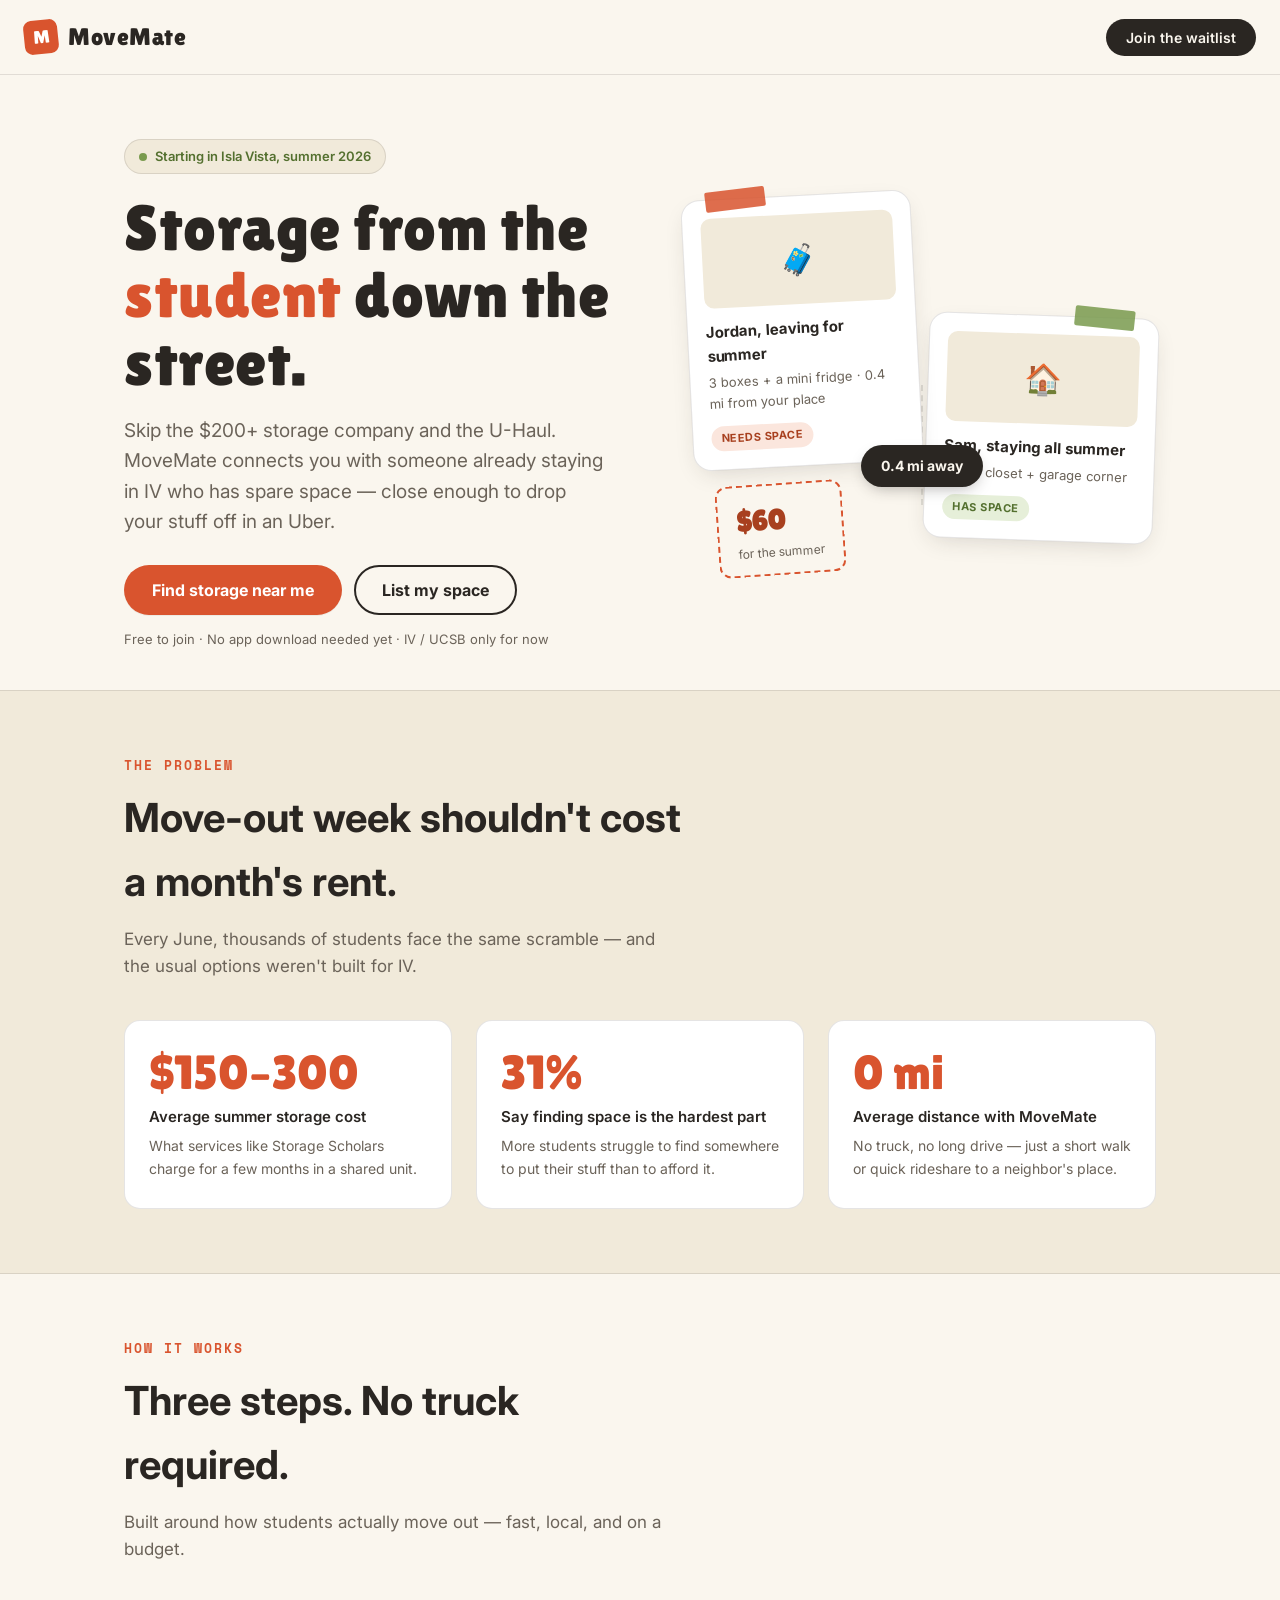
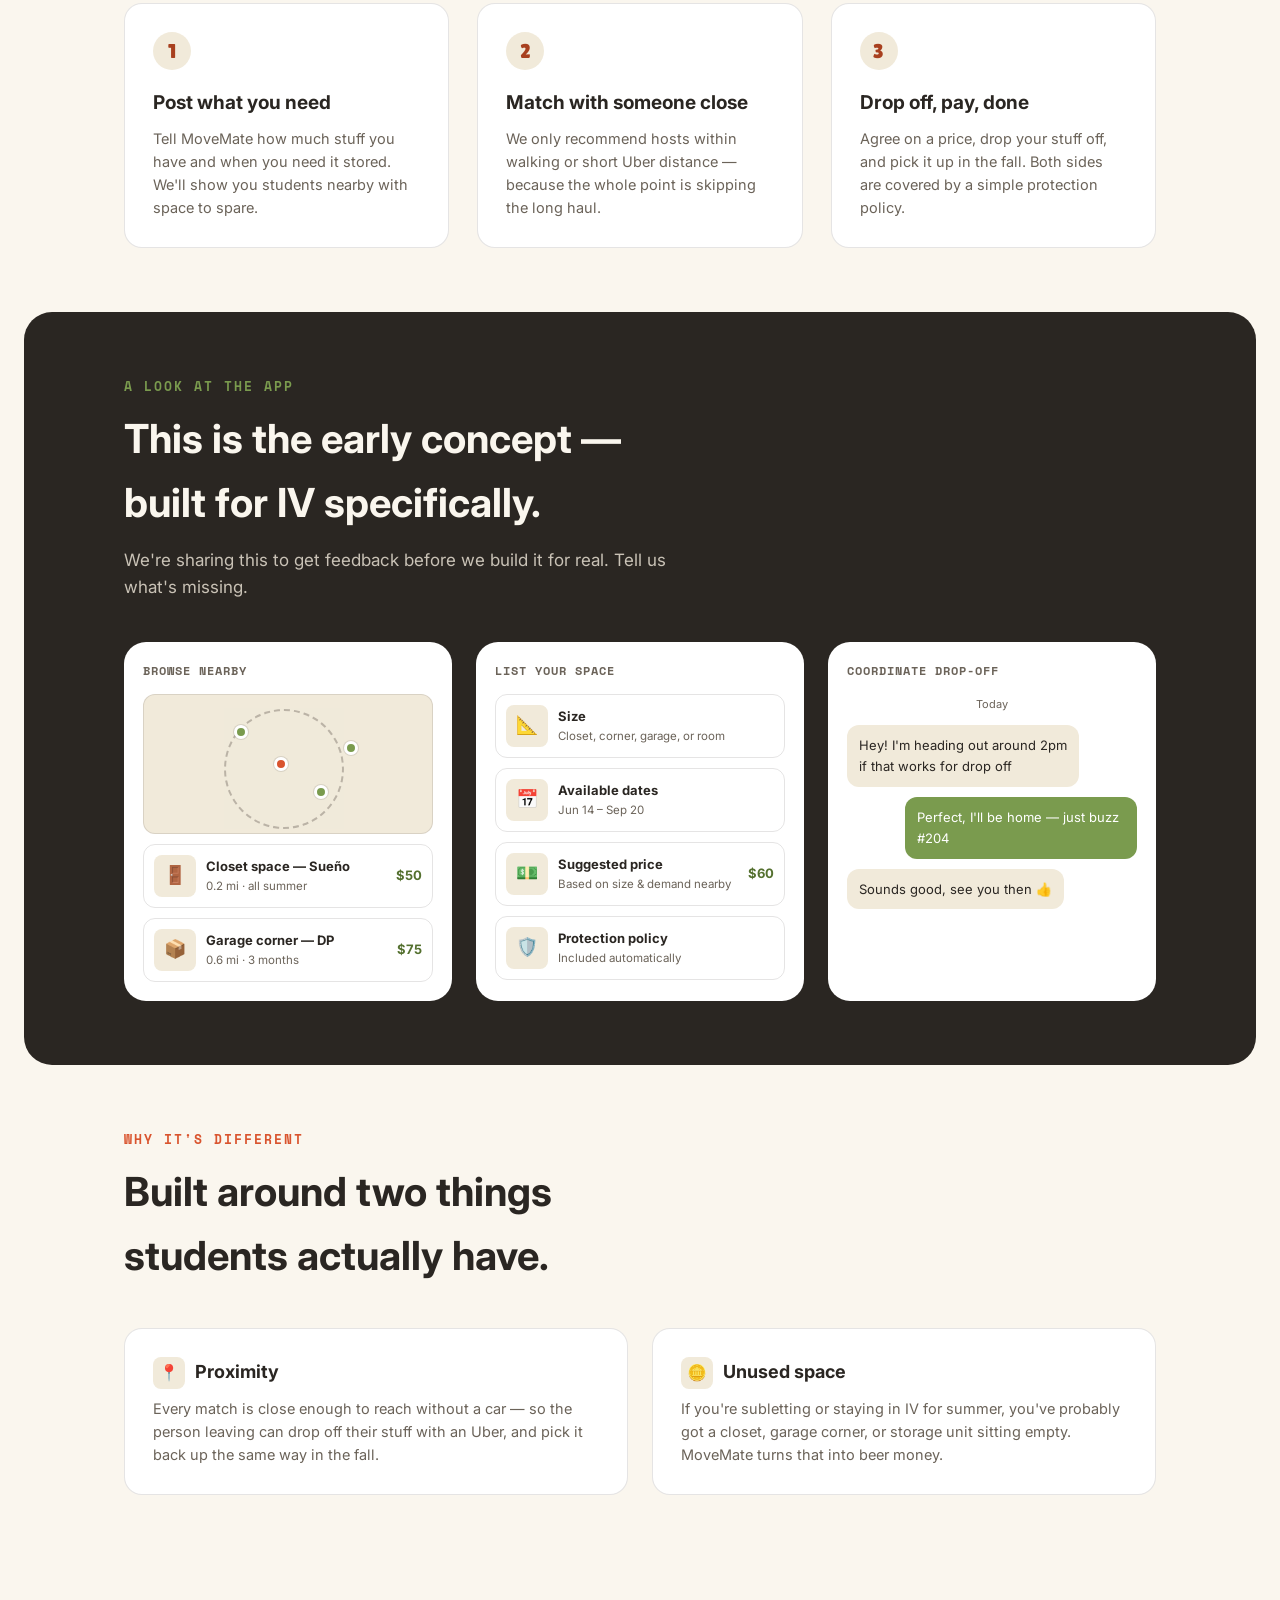
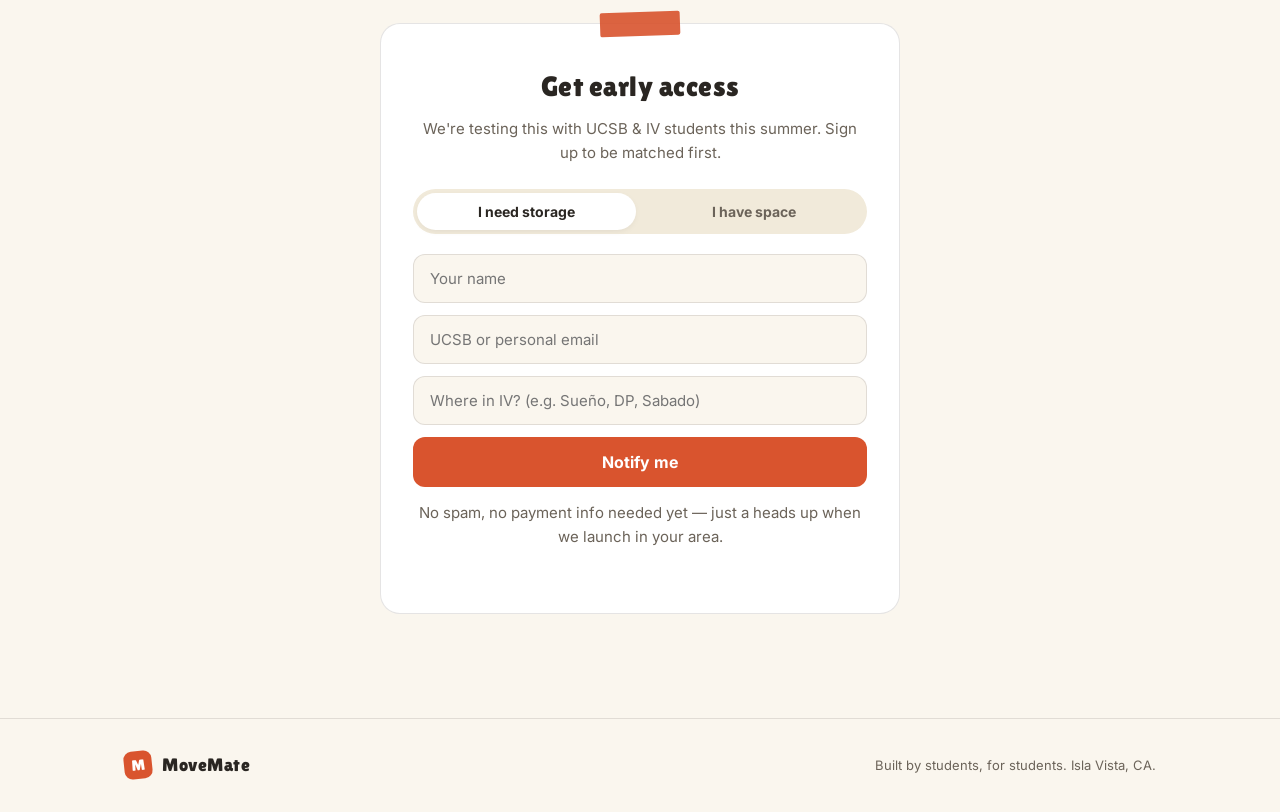
==== index.html @ e3fb6716 "Rename movemate.html to index.html" ====
<!DOCTYPE html>
<html lang="en">
<head>
<meta charset="UTF-8">
<meta name="viewport" content="width=device-width, initial-scale=1.0">
<title>MoveMate — Storage from the student down the street</title>
<link rel="preconnect" href="https://fonts.googleapis.com">
<link rel="preconnect" href="https://fonts.gstatic.com" crossorigin>
<link href="https://fonts.googleapis.com/css2?family=Lilita+One&family=Inter:wght@400;500;600;700&family=Space+Mono:wght@400;700&display=swap" rel="stylesheet">
<style>
  :root{
    --cream:#FAF6EE;
    --cream-2:#F1EADA;
    --ink:#2A2622;
    --ink-soft:#6B6359;
    --tape:#D9542E;
    --tape-dark:#A8401F;
    --sage:#7A9B4E;
    --sage-dark:#54702F;
    --line: rgba(42,38,34,0.12);
    --paper-shadow: 0 1px 0 rgba(42,38,34,0.06);
  }
  *{margin:0;padding:0;box-sizing:border-box;}
  html{scroll-behavior:smooth;}
  body{
    font-family:'Inter',sans-serif;
    background:var(--cream);
    color:var(--ink);
    line-height:1.6;
    -webkit-font-smoothing:antialiased;
  }
  .display{font-family:'Lilita One',sans-serif; font-weight:400; letter-spacing:0.5px;}
  .mono{font-family:'Space Mono',monospace;}

  .wrap{max-width:1080px; margin:0 auto; padding:0 24px;}

  /* ---------- NAV ---------- */
  header{
    position:sticky; top:0; z-index:50;
    background:var(--cream);
    border-bottom:1px solid var(--line);
  }
  .nav{display:flex; align-items:center; justify-content:space-between; padding:18px 24px;}
  .logo{display:flex; align-items:center; gap:10px; font-size:24px;}
  .logo-mark{
    width:34px; height:34px; background:var(--tape); border-radius:8px;
    display:flex; align-items:center; justify-content:center; color:#fff;
    transform:rotate(-6deg);
    font-family:'Lilita One',sans-serif; font-size:18px;
  }
  .nav-cta{
    background:var(--ink); color:var(--cream); border:none;
    padding:10px 20px; border-radius:999px; font-weight:600; font-size:14px;
    cursor:pointer; font-family:'Inter',sans-serif;
    transition:transform .15s ease;
  }
  .nav-cta:hover{transform:translateY(-1px);}

  /* ---------- HERO ---------- */
  .hero{
    padding:64px 0 40px;
    position:relative;
    overflow:hidden;
  }
  .hero-grid{
    display:grid; grid-template-columns:1.1fr 1fr; gap:48px; align-items:center;
  }
  .eyebrow{
    display:inline-flex; align-items:center; gap:8px;
    background:var(--cream-2); border:1px solid var(--line);
    border-radius:999px; padding:6px 14px; font-size:13px; font-weight:600;
    color:var(--sage-dark); margin-bottom:20px;
  }
  .eyebrow .dot{width:8px; height:8px; border-radius:50%; background:var(--sage);}
  h1{
    font-size:clamp(40px, 6vw, 64px);
    line-height:1.05;
    margin-bottom:20px;
  }
  h1 .accent{color:var(--tape);}
  .hero p.lead{
    font-size:19px; color:var(--ink-soft); max-width:480px; margin-bottom:28px;
  }
  .hero-actions{display:flex; flex-wrap:wrap; gap:12px; margin-bottom:14px;}
  .btn-primary{
    background:var(--tape); color:#fff; border:none;
    padding:15px 28px; border-radius:999px; font-weight:700; font-size:16px;
    cursor:pointer; box-shadow:var(--paper-shadow);
    transition:transform .15s ease, background .15s ease;
    font-family:'Inter',sans-serif;
  }
  .btn-primary:hover{transform:translateY(-2px); background:var(--tape-dark);}
  .btn-secondary{
    background:transparent; color:var(--ink); border:2px solid var(--ink);
    padding:13px 26px; border-radius:999px; font-weight:700; font-size:16px;
    cursor:pointer; font-family:'Inter',sans-serif;
    transition:background .15s ease;
  }
  .btn-secondary:hover{background:var(--cream-2);}
  .hero-note{font-size:13px; color:var(--ink-soft);}

  /* ---------- HERO VISUAL: matching cards ---------- */
  .match-stage{
    position:relative; height:420px;
  }
  .match-card{
    position:absolute; width:230px; background:#fff; border-radius:18px;
    border:1px solid var(--line); padding:18px;
    box-shadow:0 8px 24px -8px rgba(42,38,34,0.18);
  }
  .match-card.you{ top:10px; left:0; transform:rotate(-3deg); z-index:2;}
  .match-card.host{ top:130px; right:0; transform:rotate(2deg); z-index:1;}
  .pin-tape{
    position:absolute; top:-10px; left:24px; width:60px; height:20px;
    background:rgba(217,84,46,0.85); transform:rotate(-4deg);
    border-radius:2px;
  }
  .match-card.host .pin-tape{background:rgba(122,155,78,0.85); left:auto; right:24px; transform:rotate(4deg);}
  .card-photo{
    width:100%; height:90px; border-radius:10px; margin-bottom:12px;
    background:var(--cream-2);
    display:flex; align-items:center; justify-content:center; font-size:30px;
  }
  .card-title{font-weight:700; font-size:15px; margin-bottom:4px;}
  .card-sub{font-size:13px; color:var(--ink-soft); margin-bottom:10px;}
  .card-tag{
    display:inline-block; font-size:11px; font-weight:700; letter-spacing:0.5px;
    padding:4px 10px; border-radius:999px; text-transform:uppercase;
  }
  .tag-need{background:#FBE6DD; color:var(--tape-dark);}
  .tag-have{background:#E6EFD9; color:var(--sage-dark);}

  .distance-badge{
    position:absolute; top:260px; left:50%; transform:translate(-50%,0);
    background:var(--ink); color:var(--cream); border-radius:999px;
    padding:10px 20px; font-size:14px; font-weight:700;
    display:flex; align-items:center; gap:8px; z-index:3;
    box-shadow:0 6px 16px -6px rgba(42,38,34,0.4);
  }
  .distance-line{
    position:absolute; top:200px; left:50%; width:1px; height:120px;
    border-left:2px dashed var(--line); transform:translateX(-50%);
  }
  .price-tag{
    position:absolute; bottom:30px; left:30px;
    background:var(--cream); border:2px dashed var(--tape);
    border-radius:12px; padding:12px 18px; transform:rotate(-4deg);
    z-index:3;
  }
  .price-tag .amt{font-size:28px; font-weight:700; color:var(--tape-dark); font-family:'Lilita One',sans-serif;}
  .price-tag .per{font-size:12px; color:var(--ink-soft);}

  /* ---------- SECTION HEADINGS ---------- */
  section{padding:64px 0;}
  .section-head{max-width:560px; margin-bottom:40px;}
  .section-head .label{
    font-size:13px; font-weight:700; letter-spacing:2px; text-transform:uppercase;
    color:var(--tape); margin-bottom:10px; font-family:'Space Mono',monospace;
  }
  h2{font-size:clamp(28px,4vw,40px); margin-bottom:12px;}
  .section-head p{color:var(--ink-soft); font-size:17px;}

  /* ---------- PROBLEM STATS ---------- */
  .stats-section{background:var(--cream-2); border-top:1px solid var(--line); border-bottom:1px solid var(--line);}
  .stats-grid{display:grid; grid-template-columns:repeat(3,1fr); gap:24px;}
  .stat-card{
    background:#fff; border-radius:16px; border:1px solid var(--line);
    padding:28px 24px;
  }
  .stat-num{font-family:'Lilita One',sans-serif; font-size:48px; color:var(--tape); line-height:1;}
  .stat-label{font-size:15px; font-weight:600; margin-top:8px;}
  .stat-desc{font-size:14px; color:var(--ink-soft); margin-top:6px;}

  /* ---------- HOW IT WORKS ---------- */
  .how-grid{display:grid; grid-template-columns:repeat(3,1fr); gap:28px;}
  .how-card{
    border:1px solid var(--line); border-radius:18px; padding:28px;
    background:#fff;
    position:relative;
  }
  .how-num{
    font-family:'Lilita One',sans-serif; font-size:20px;
    width:38px; height:38px; border-radius:50%;
    background:var(--cream-2); display:flex; align-items:center; justify-content:center;
    margin-bottom:18px; color:var(--tape-dark);
  }
  .how-card h3{font-size:19px; margin-bottom:8px;}
  .how-card p{font-size:14.5px; color:var(--ink-soft);}

  /* ---------- APP PREVIEW ---------- */
  .preview-section{background:var(--ink); color:var(--cream); border-radius:28px; margin:0 24px; padding:64px 0;}
  .preview-section .wrap{max-width:1080px;}
  .preview-section .section-head .label{color:var(--sage);}
  .preview-section h2{color:var(--cream);}
  .preview-section .section-head p{color:#C9C2B6;}
  .phones{display:grid; grid-template-columns:repeat(3,1fr); gap:24px; margin-top:8px;}
  .phone{
    background:#fff; color:var(--ink); border-radius:22px; padding:18px;
    border:1px solid rgba(255,255,255,0.08);
  }
  .phone-head{font-size:12px; font-weight:700; color:var(--ink-soft); text-transform:uppercase; letter-spacing:1px; margin-bottom:14px; font-family:'Space Mono',monospace;}
  .phone-screen{display:flex; flex-direction:column; gap:10px;}
  .phone-listing{
    display:flex; gap:10px; align-items:center; border:1px solid var(--line);
    border-radius:12px; padding:10px;
  }
  .phone-listing .thumb{width:42px; height:42px; border-radius:8px; background:var(--cream-2); display:flex; align-items:center; justify-content:center; font-size:18px; flex-shrink:0;}
  .phone-listing .meta{flex:1;}
  .phone-listing .meta .t{font-size:13px; font-weight:700;}
  .phone-listing .meta .s{font-size:11.5px; color:var(--ink-soft);}
  .phone-listing .px{font-size:13px; font-weight:700; color:var(--sage-dark);}
  .map-mock{
    height:140px; background:var(--cream-2); border-radius:12px; position:relative; overflow:hidden;
    border:1px solid var(--line);
  }
  .map-mock .pin{
    position:absolute; width:14px; height:14px; border-radius:50%;
    border:3px solid #fff; box-shadow:0 0 0 1px var(--line);
  }
  .map-mock .pin.me{background:var(--tape); top:62px; left:130px;}
  .map-mock .pin.a{background:var(--sage); top:30px; left:90px;}
  .map-mock .pin.b{background:var(--sage); top:90px; left:170px;}
  .map-mock .pin.c{background:var(--sage); top:46px; left:200px;}
  .map-mock .radius{
    position:absolute; width:120px; height:120px; border:2px dashed var(--ink-soft);
    border-radius:50%; top:14px; left:80px; opacity:0.4;
  }
  .chat-bubble{
    border-radius:12px; padding:10px 12px; font-size:13px; max-width:80%;
  }
  .chat-bubble.them{background:var(--cream-2); align-self:flex-start;}
  .chat-bubble.me{background:var(--sage); color:#fff; align-self:flex-end;}
  .chat-time{font-size:11px; color:var(--ink-soft); margin:2px 0;}

  /* ---------- TESTIMONIAL / TRUST ---------- */
  .trust-grid{display:grid; grid-template-columns:repeat(2,1fr); gap:24px;}
  .trust-card{border:1px solid var(--line); border-radius:18px; padding:28px; background:#fff;}
  .trust-card h3{font-size:18px; margin-bottom:8px; display:flex; align-items:center; gap:10px;}
  .trust-icon{
    width:32px; height:32px; border-radius:8px; background:var(--cream-2);
    display:flex; align-items:center; justify-content:center; font-size:16px;
  }
  .trust-card p{font-size:14.5px; color:var(--ink-soft);}

  /* ---------- SIGNUP / FORM ---------- */
  .signup-section{text-align:center;}
  .signup-card{
    max-width:520px; margin:0 auto; background:#fff; border:1px solid var(--line);
    border-radius:20px; padding:40px 32px; position:relative;
  }
  .signup-card .pin-tape-top{
    position:absolute; top:-12px; left:50%; transform:translateX(-50%) rotate(-2deg);
    width:80px; height:24px; background:var(--tape); border-radius:2px; opacity:0.9;
  }
  .signup-card h2{font-size:28px; margin-bottom:8px;}
  .signup-card p{color:var(--ink-soft); font-size:15px; margin-bottom:24px;}
  .role-toggle{
    display:flex; gap:8px; background:var(--cream-2); border-radius:999px; padding:4px; margin-bottom:20px;
  }
  .role-btn{
    flex:1; border:none; background:transparent; padding:10px 16px; border-radius:999px;
    font-weight:700; font-size:14px; cursor:pointer; font-family:'Inter',sans-serif;
    color:var(--ink-soft); transition:all .15s ease;
  }
  .role-btn.active{background:#fff; color:var(--ink); box-shadow:0 2px 8px -4px rgba(0,0,0,0.15);}
  .signup-form{display:flex; flex-direction:column; gap:12px;}
  .signup-form input{
    width:100%; padding:14px 16px; border-radius:12px; border:1px solid var(--line);
    font-size:15px; font-family:'Inter',sans-serif; background:var(--cream);
  }
  .signup-form input:focus{outline:2px solid var(--tape); outline-offset:1px;}
  .signup-form button{
    background:var(--tape); color:#fff; border:none; padding:15px; border-radius:12px;
    font-weight:700; font-size:16px; cursor:pointer; font-family:'Inter',sans-serif;
    transition:background .15s ease;
  }
  .signup-form button:hover{background:var(--tape-dark);}
  .form-note{font-size:12.5px; color:var(--ink-soft); margin-top:14px;}
  .form-success{display:none; text-align:center; padding:20px 0;}
  .form-success.show{display:block;}
  .form-success .check{
    width:56px; height:56px; border-radius:50%; background:var(--cream-2);
    display:flex; align-items:center; justify-content:center; font-size:28px;
    margin:0 auto 16px; color:var(--sage-dark);
  }

  /* ---------- FOOTER ---------- */
  footer{border-top:1px solid var(--line); padding:32px 0; margin-top:40px;}
  .footer-row{display:flex; justify-content:space-between; align-items:center; flex-wrap:wrap; gap:16px;}
  footer .logo{font-size:18px;}
  footer .foot-note{font-size:13px; color:var(--ink-soft);}

  @media (max-width:840px){
    .hero-grid{grid-template-columns:1fr;}
    .match-stage{height:340px;}
    .match-card{width:200px;}
    .match-card.you{left:0;}
    .match-card.host{right:0;}
    .stats-grid, .how-grid, .phones, .trust-grid{grid-template-columns:1fr;}
    .preview-section{margin:0 16px; border-radius:20px; padding:48px 0;}
  }
</style>
</head>
<body>

<header>
  <div class="nav">
    <div class="logo">
      <div class="logo-mark">M</div>
      <span class="display">MoveMate</span>
    </div>
    <button class="nav-cta" onclick="document.getElementById('signup').scrollIntoView({behavior:'smooth'})">Join the waitlist</button>
  </div>
</header>

<section class="hero">
  <div class="wrap hero-grid">
    <div>
      <div class="eyebrow"><span class="dot"></span> Starting in Isla Vista, summer 2026</div>
      <h1 class="display">Storage from the <span class="accent">student</span> down the street.</h1>
      <p class="lead">Skip the $200+ storage company and the U-Haul. MoveMate connects you with someone already staying in IV who has spare space — close enough to drop your stuff off in an Uber.</p>
      <div class="hero-actions">
        <button class="btn-primary" onclick="document.getElementById('signup').scrollIntoView({behavior:'smooth'})">Find storage near me</button>
        <button class="btn-secondary" onclick="setRole('host'); document.getElementById('signup').scrollIntoView({behavior:'smooth'})">List my space</button>
      </div>
      <p class="hero-note">Free to join · No app download needed yet · IV / UCSB only for now</p>
    </div>
    <div class="match-stage">
      <div class="match-card you">
        <div class="pin-tape"></div>
        <div class="card-photo">🧳</div>
        <div class="card-title">Jordan, leaving for summer</div>
        <div class="card-sub">3 boxes + a mini fridge · 0.4 mi from your place</div>
        <span class="card-tag tag-need">Needs space</span>
      </div>
      <div class="distance-line"></div>
      <div class="distance-badge">0.4 mi away</div>
      <div class="match-card host">
        <div class="pin-tape"></div>
        <div class="card-photo">🏠</div>
        <div class="card-title">Sam, staying all summer</div>
        <div class="card-sub">Empty closet + garage corner</div>
        <span class="card-tag tag-have">Has space</span>
      </div>
      <div class="price-tag">
        <div class="amt">$60</div>
        <div class="per">for the summer</div>
      </div>
    </div>
  </div>
</section>

<section class="stats-section">
  <div class="wrap">
    <div class="section-head">
      <div class="label">The problem</div>
      <h2>Move-out week shouldn't cost a month's rent.</h2>
      <p>Every June, thousands of students face the same scramble — and the usual options weren't built for IV.</p>
    </div>
    <div class="stats-grid">
      <div class="stat-card">
        <div class="stat-num">$150–300</div>
        <div class="stat-label">Average summer storage cost</div>
        <div class="stat-desc">What services like Storage Scholars charge for a few months in a shared unit.</div>
      </div>
      <div class="stat-card">
        <div class="stat-num">31%</div>
        <div class="stat-label">Say finding space is the hardest part</div>
        <div class="stat-desc">More students struggle to find somewhere to put their stuff than to afford it.</div>
      </div>
      <div class="stat-card">
        <div class="stat-num">0 mi</div>
        <div class="stat-label">Average distance with MoveMate</div>
        <div class="stat-desc">No truck, no long drive — just a short walk or quick rideshare to a neighbor's place.</div>
      </div>
    </div>
  </div>
</section>

<section>
  <div class="wrap">
    <div class="section-head">
      <div class="label">How it works</div>
      <h2>Three steps. No truck required.</h2>
      <p>Built around how students actually move out — fast, local, and on a budget.</p>
    </div>
    <div class="how-grid">
      <div class="how-card">
        <div class="how-num">1</div>
        <h3>Post what you need</h3>
        <p>Tell MoveMate how much stuff you have and when you need it stored. We'll show you students nearby with space to spare.</p>
      </div>
      <div class="how-card">
        <div class="how-num">2</div>
        <h3>Match with someone close</h3>
        <p>We only recommend hosts within walking or short Uber distance — because the whole point is skipping the long haul.</p>
      </div>
      <div class="how-card">
        <div class="how-num">3</div>
        <h3>Drop off, pay, done</h3>
        <p>Agree on a price, drop your stuff off, and pick it up in the fall. Both sides are covered by a simple protection policy.</p>
      </div>
    </div>
  </div>
</section>

<section class="preview-section">
  <div class="wrap">
    <div class="section-head">
      <div class="label">A look at the app</div>
      <h2>This is the early concept — built for IV specifically.</h2>
      <p>We're sharing this to get feedback before we build it for real. Tell us what's missing.</p>
    </div>
    <div class="phones">
      <div class="phone">
        <div class="phone-head">Browse nearby</div>
        <div class="phone-screen">
          <div class="map-mock">
            <div class="radius"></div>
            <div class="pin me"></div>
            <div class="pin a"></div>
            <div class="pin b"></div>
            <div class="pin c"></div>
          </div>
          <div class="phone-listing">
            <div class="thumb">🚪</div>
            <div class="meta"><div class="t">Closet space — Sueño</div><div class="s">0.2 mi · all summer</div></div>
            <div class="px">$50</div>
          </div>
          <div class="phone-listing">
            <div class="thumb">📦</div>
            <div class="meta"><div class="t">Garage corner — DP</div><div class="s">0.6 mi · 3 months</div></div>
            <div class="px">$75</div>
          </div>
        </div>
      </div>
      <div class="phone">
        <div class="phone-head">List your space</div>
        <div class="phone-screen">
          <div class="phone-listing">
            <div class="thumb">📐</div>
            <div class="meta"><div class="t">Size</div><div class="s">Closet, corner, garage, or room</div></div>
          </div>
          <div class="phone-listing">
            <div class="thumb">📅</div>
            <div class="meta"><div class="t">Available dates</div><div class="s">Jun 14 – Sep 20</div></div>
          </div>
          <div class="phone-listing">
            <div class="thumb">💵</div>
            <div class="meta"><div class="t">Suggested price</div><div class="s">Based on size &amp; demand nearby</div></div>
            <div class="px">$60</div>
          </div>
          <div class="phone-listing">
            <div class="thumb">🛡️</div>
            <div class="meta"><div class="t">Protection policy</div><div class="s">Included automatically</div></div>
          </div>
        </div>
      </div>
      <div class="phone">
        <div class="phone-head">Coordinate drop-off</div>
        <div class="phone-screen">
          <div class="chat-time" style="text-align:center;">Today</div>
          <div class="chat-bubble them">Hey! I'm heading out around 2pm if that works for drop off</div>
          <div class="chat-bubble me">Perfect, I'll be home — just buzz #204</div>
          <div class="chat-bubble them">Sounds good, see you then 👍</div>
        </div>
      </div>
    </div>
  </div>
</section>

<section>
  <div class="wrap">
    <div class="section-head">
      <div class="label">Why it's different</div>
      <h2>Built around two things students actually have.</h2>
    </div>
    <div class="trust-grid">
      <div class="trust-card">
        <h3><span class="trust-icon">📍</span> Proximity</h3>
        <p>Every match is close enough to reach without a car — so the person leaving can drop off their stuff with an Uber, and pick it back up the same way in the fall.</p>
      </div>
      <div class="trust-card">
        <h3><span class="trust-icon">🪙</span> Unused space</h3>
        <p>If you're subletting or staying in IV for summer, you've probably got a closet, garage corner, or storage unit sitting empty. MoveMate turns that into beer money.</p>
      </div>
    </div>
  </div>
</section>

<section class="signup-section" id="signup">
  <div class="wrap">
    <div class="signup-card">
      <div class="pin-tape-top"></div>
      <div id="form-step">
        <h2 class="display">Get early access</h2>
        <p>We're testing this with UCSB &amp; IV students this summer. Sign up to be matched first.</p>
        <div class="role-toggle">
          <button class="role-btn active" id="role-need" onclick="setRole('need')">I need storage</button>
          <button class="role-btn" id="role-host" onclick="setRole('host')">I have space</button>
        </div>
        <form class="signup-form" onsubmit="submitForm(event)">
          <input type="text" placeholder="Your name" required>
          <input type="email" placeholder="UCSB or personal email" required>
          <input type="text" placeholder="Where in IV? (e.g. Sueño, DP, Sabado)" required>
          <button type="submit">Notify me</button>
        </form>
        <p class="form-note">No spam, no payment info needed yet — just a heads up when we launch in your area.</p>
      </div>
      <div class="form-success" id="form-success">
        <div class="check">✓</div>
        <h2 class="display">You're on the list!</h2>
        <p>We'll reach out as soon as MoveMate is ready in your part of IV. Thanks for helping shape it early.</p>
      </div>
    </div>
  </div>
</section>

<footer>
  <div class="wrap footer-row">
    <div class="logo"><div class="logo-mark" style="width:28px;height:28px;font-size:15px;">M</div><span class="display">MoveMate</span></div>
    <div class="foot-note">Built by students, for students. Isla Vista, CA.</div>
  </div>
</footer>

<script>
  function setRole(role){
    document.getElementById('role-need').classList.toggle('active', role==='need');
    document.getElementById('role-host').classList.toggle('active', role==='host');
  }
  function submitForm(e){
    e.preventDefault();
    document.getElementById('form-step').style.display = 'none';
    document.getElementById('form-success').classList.add('show');
  }
</script>

</body>
</html>
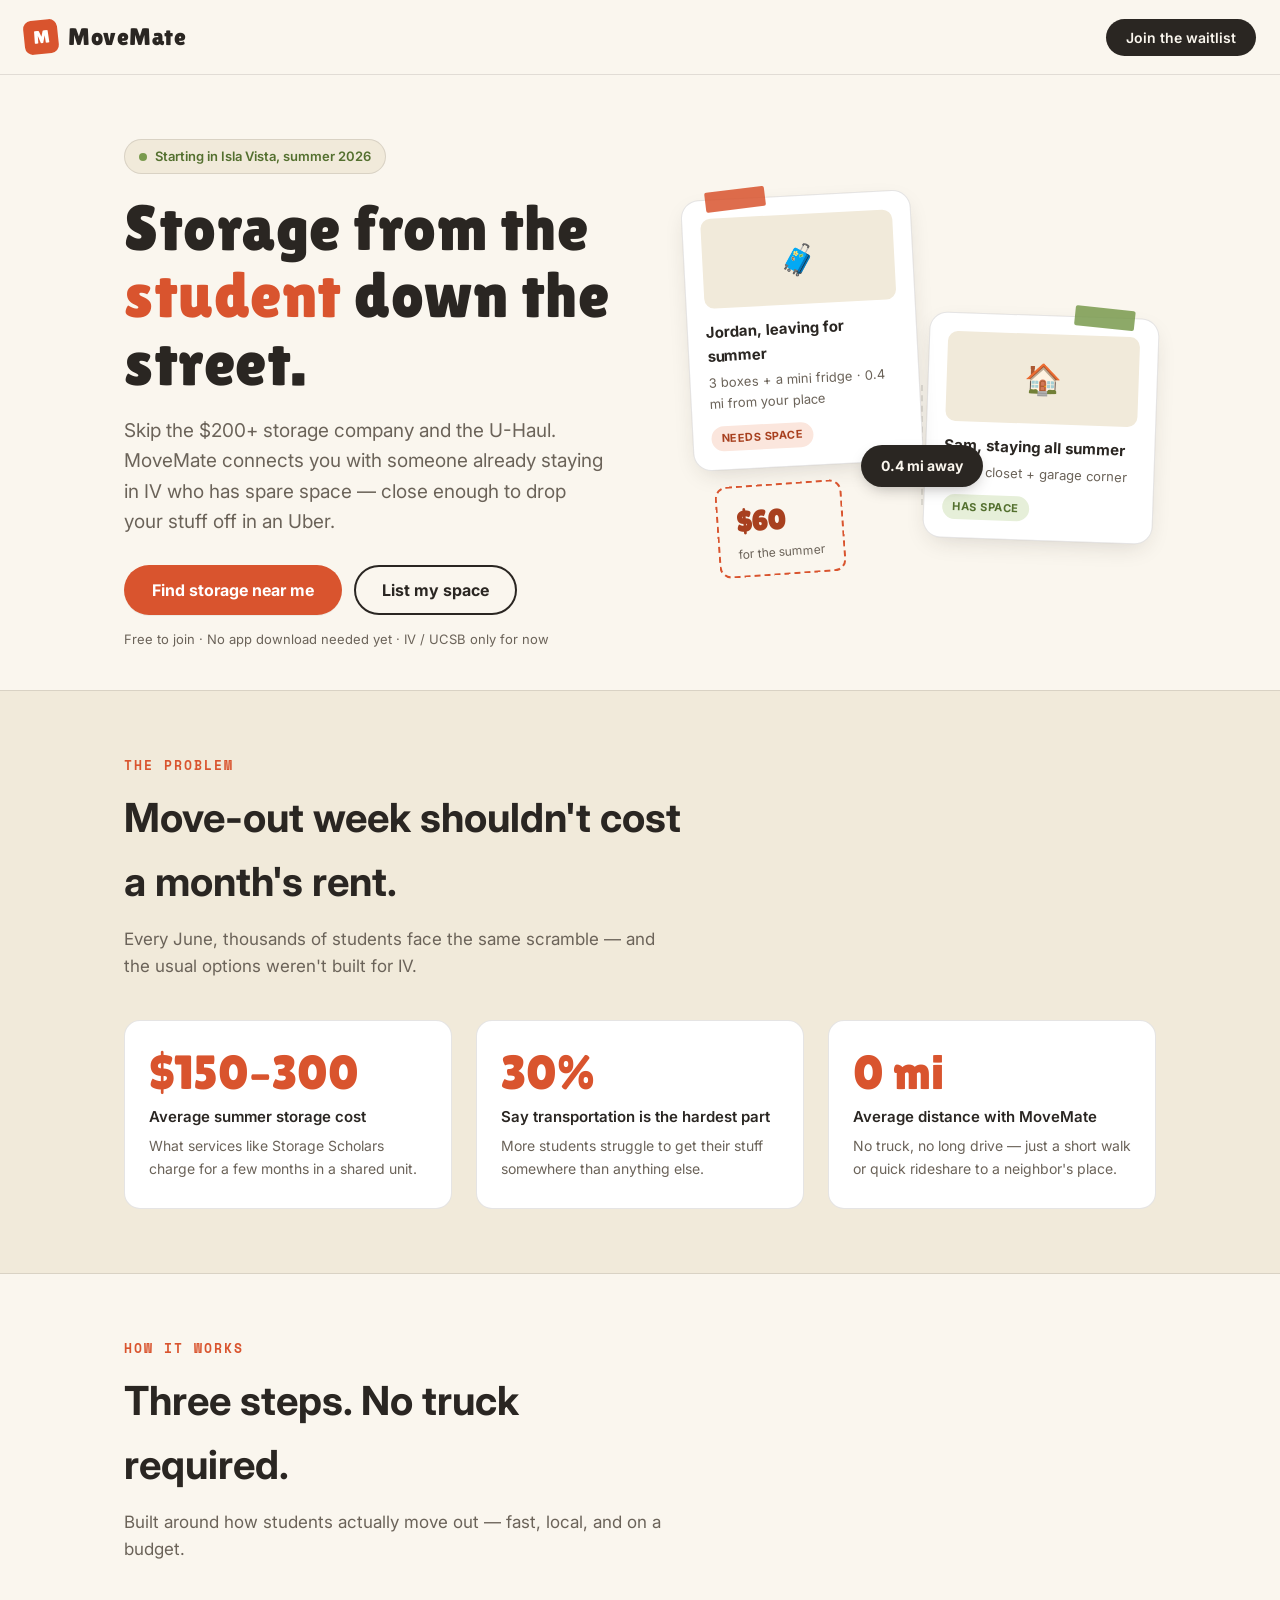
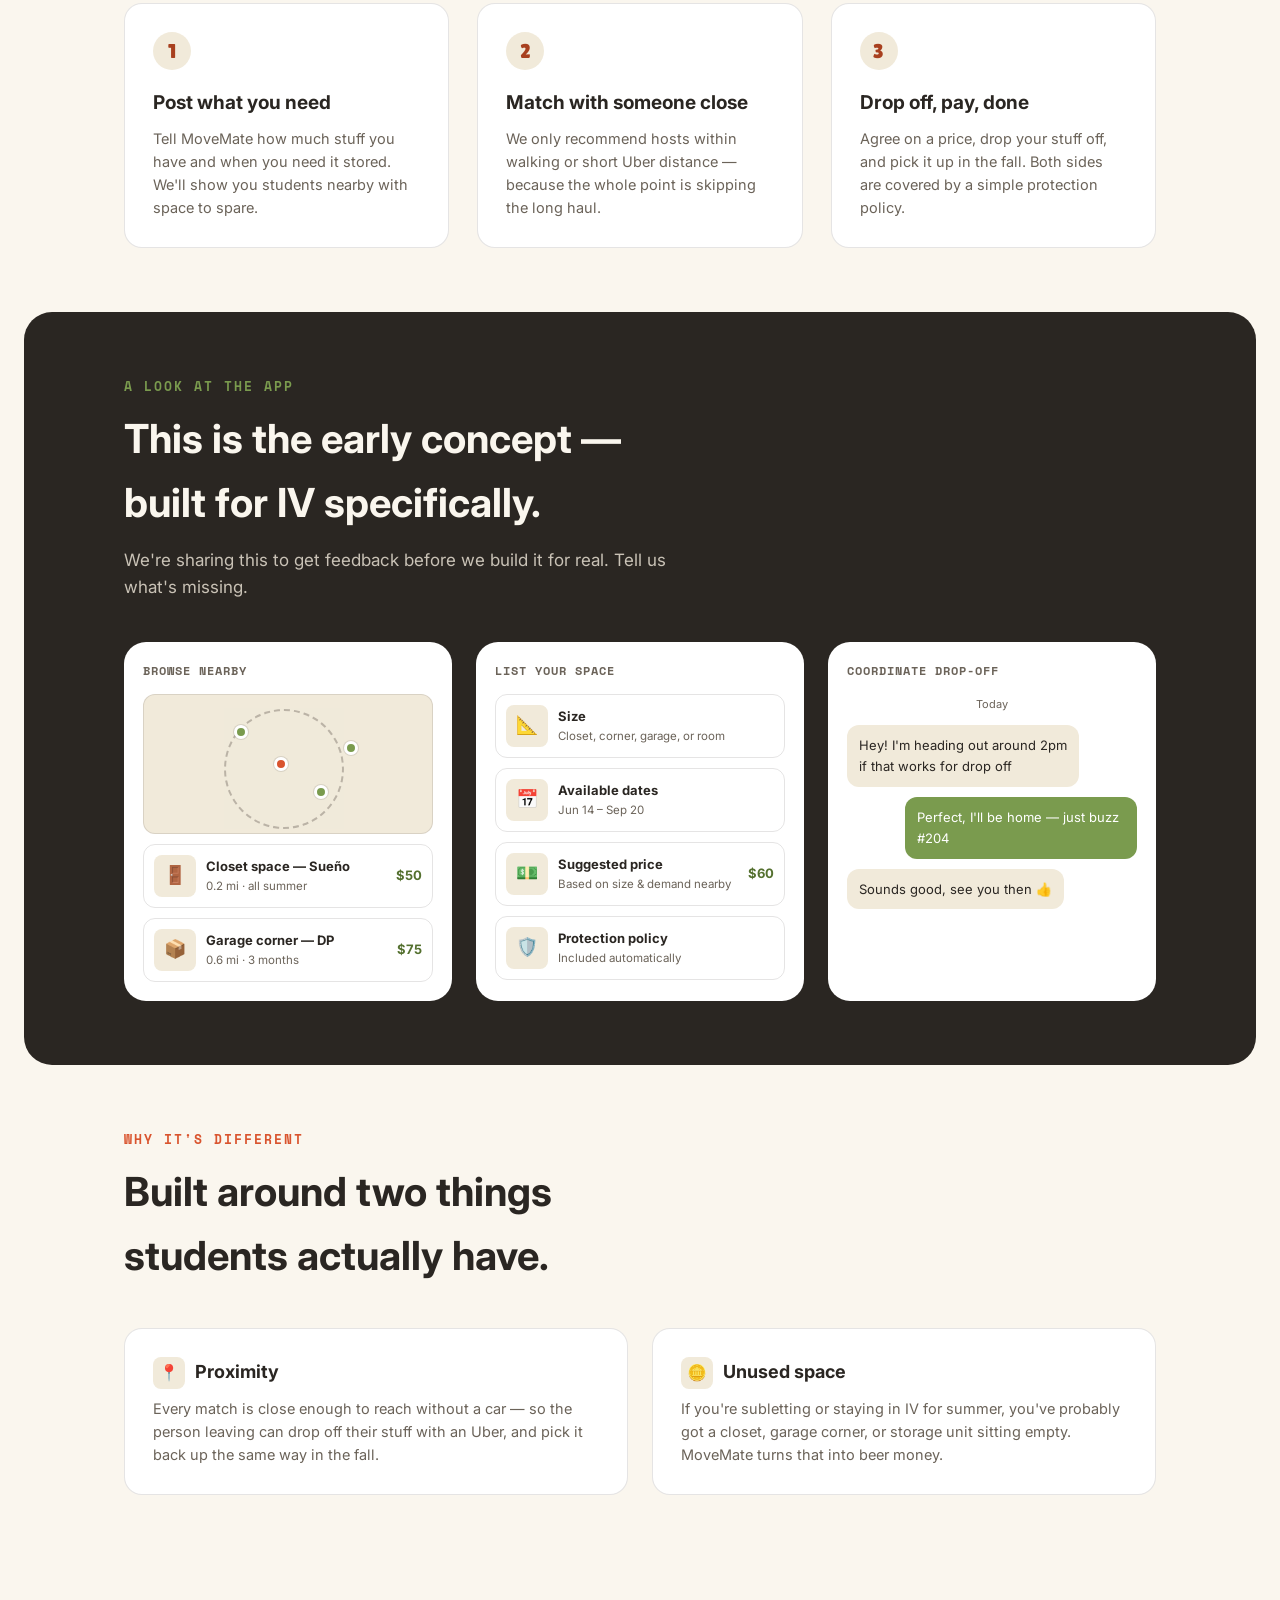
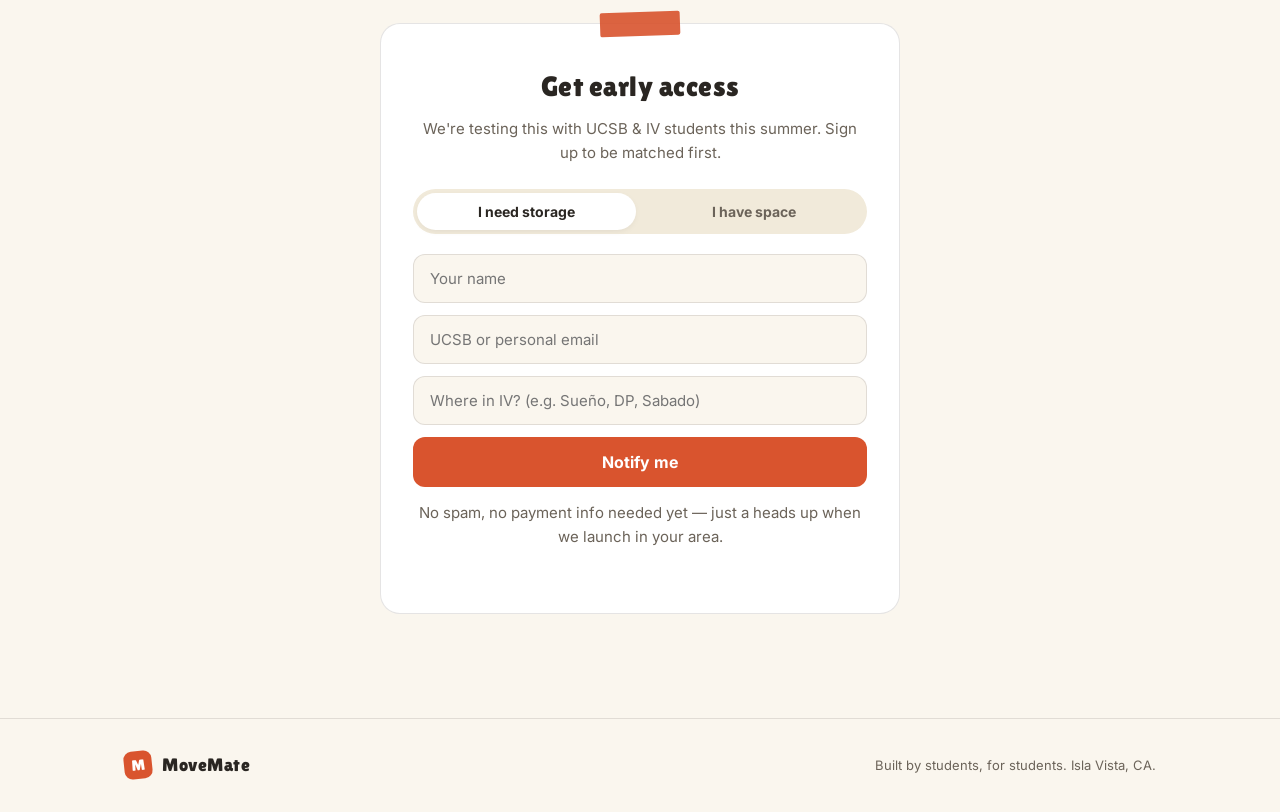
==== commit 6ac2a500: "Split into separate CSS and JS files" ====
--- a/index.html
+++ b/index.html
@@ -1,305 +1,13 @@
 <!DOCTYPE html>
 <html lang="en">
 <head>
-<meta charset="UTF-8">
-<meta name="viewport" content="width=device-width, initial-scale=1.0">
-<title>MoveMate — Storage from the student down the street</title>
-<link rel="preconnect" href="https://fonts.googleapis.com">
-<link rel="preconnect" href="https://fonts.gstatic.com" crossorigin>
-<link href="https://fonts.googleapis.com/css2?family=Lilita+One&family=Inter:wght@400;500;600;700&family=Space+Mono:wght@400;700&display=swap" rel="stylesheet">
-<style>
-  :root{
-    --cream:#FAF6EE;
-    --cream-2:#F1EADA;
-    --ink:#2A2622;
-    --ink-soft:#6B6359;
-    --tape:#D9542E;
-    --tape-dark:#A8401F;
-    --sage:#7A9B4E;
-    --sage-dark:#54702F;
-    --line: rgba(42,38,34,0.12);
-    --paper-shadow: 0 1px 0 rgba(42,38,34,0.06);
-  }
-  *{margin:0;padding:0;box-sizing:border-box;}
-  html{scroll-behavior:smooth;}
-  body{
-    font-family:'Inter',sans-serif;
-    background:var(--cream);
-    color:var(--ink);
-    line-height:1.6;
-    -webkit-font-smoothing:antialiased;
-  }
-  .display{font-family:'Lilita One',sans-serif; font-weight:400; letter-spacing:0.5px;}
-  .mono{font-family:'Space Mono',monospace;}
-
-  .wrap{max-width:1080px; margin:0 auto; padding:0 24px;}
-
-  /* ---------- NAV ---------- */
-  header{
-    position:sticky; top:0; z-index:50;
-    background:var(--cream);
-    border-bottom:1px solid var(--line);
-  }
-  .nav{display:flex; align-items:center; justify-content:space-between; padding:18px 24px;}
-  .logo{display:flex; align-items:center; gap:10px; font-size:24px;}
-  .logo-mark{
-    width:34px; height:34px; background:var(--tape); border-radius:8px;
-    display:flex; align-items:center; justify-content:center; color:#fff;
-    transform:rotate(-6deg);
-    font-family:'Lilita One',sans-serif; font-size:18px;
-  }
-  .nav-cta{
-    background:var(--ink); color:var(--cream); border:none;
-    padding:10px 20px; border-radius:999px; font-weight:600; font-size:14px;
-    cursor:pointer; font-family:'Inter',sans-serif;
-    transition:transform .15s ease;
-  }
-  .nav-cta:hover{transform:translateY(-1px);}
-
-  /* ---------- HERO ---------- */
-  .hero{
-    padding:64px 0 40px;
-    position:relative;
-    overflow:hidden;
-  }
-  .hero-grid{
-    display:grid; grid-template-columns:1.1fr 1fr; gap:48px; align-items:center;
-  }
-  .eyebrow{
-    display:inline-flex; align-items:center; gap:8px;
-    background:var(--cream-2); border:1px solid var(--line);
-    border-radius:999px; padding:6px 14px; font-size:13px; font-weight:600;
-    color:var(--sage-dark); margin-bottom:20px;
-  }
-  .eyebrow .dot{width:8px; height:8px; border-radius:50%; background:var(--sage);}
-  h1{
-    font-size:clamp(40px, 6vw, 64px);
-    line-height:1.05;
-    margin-bottom:20px;
-  }
-  h1 .accent{color:var(--tape);}
-  .hero p.lead{
-    font-size:19px; color:var(--ink-soft); max-width:480px; margin-bottom:28px;
-  }
-  .hero-actions{display:flex; flex-wrap:wrap; gap:12px; margin-bottom:14px;}
-  .btn-primary{
-    background:var(--tape); color:#fff; border:none;
-    padding:15px 28px; border-radius:999px; font-weight:700; font-size:16px;
-    cursor:pointer; box-shadow:var(--paper-shadow);
-    transition:transform .15s ease, background .15s ease;
-    font-family:'Inter',sans-serif;
-  }
-  .btn-primary:hover{transform:translateY(-2px); background:var(--tape-dark);}
-  .btn-secondary{
-    background:transparent; color:var(--ink); border:2px solid var(--ink);
-    padding:13px 26px; border-radius:999px; font-weight:700; font-size:16px;
-    cursor:pointer; font-family:'Inter',sans-serif;
-    transition:background .15s ease;
-  }
-  .btn-secondary:hover{background:var(--cream-2);}
-  .hero-note{font-size:13px; color:var(--ink-soft);}
-
-  /* ---------- HERO VISUAL: matching cards ---------- */
-  .match-stage{
-    position:relative; height:420px;
-  }
-  .match-card{
-    position:absolute; width:230px; background:#fff; border-radius:18px;
-    border:1px solid var(--line); padding:18px;
-    box-shadow:0 8px 24px -8px rgba(42,38,34,0.18);
-  }
-  .match-card.you{ top:10px; left:0; transform:rotate(-3deg); z-index:2;}
-  .match-card.host{ top:130px; right:0; transform:rotate(2deg); z-index:1;}
-  .pin-tape{
-    position:absolute; top:-10px; left:24px; width:60px; height:20px;
-    background:rgba(217,84,46,0.85); transform:rotate(-4deg);
-    border-radius:2px;
-  }
-  .match-card.host .pin-tape{background:rgba(122,155,78,0.85); left:auto; right:24px; transform:rotate(4deg);}
-  .card-photo{
-    width:100%; height:90px; border-radius:10px; margin-bottom:12px;
-    background:var(--cream-2);
-    display:flex; align-items:center; justify-content:center; font-size:30px;
-  }
-  .card-title{font-weight:700; font-size:15px; margin-bottom:4px;}
-  .card-sub{font-size:13px; color:var(--ink-soft); margin-bottom:10px;}
-  .card-tag{
-    display:inline-block; font-size:11px; font-weight:700; letter-spacing:0.5px;
-    padding:4px 10px; border-radius:999px; text-transform:uppercase;
-  }
-  .tag-need{background:#FBE6DD; color:var(--tape-dark);}
-  .tag-have{background:#E6EFD9; color:var(--sage-dark);}
-
-  .distance-badge{
-    position:absolute; top:260px; left:50%; transform:translate(-50%,0);
-    background:var(--ink); color:var(--cream); border-radius:999px;
-    padding:10px 20px; font-size:14px; font-weight:700;
-    display:flex; align-items:center; gap:8px; z-index:3;
-    box-shadow:0 6px 16px -6px rgba(42,38,34,0.4);
-  }
-  .distance-line{
-    position:absolute; top:200px; left:50%; width:1px; height:120px;
-    border-left:2px dashed var(--line); transform:translateX(-50%);
-  }
-  .price-tag{
-    position:absolute; bottom:30px; left:30px;
-    background:var(--cream); border:2px dashed var(--tape);
-    border-radius:12px; padding:12px 18px; transform:rotate(-4deg);
-    z-index:3;
-  }
-  .price-tag .amt{font-size:28px; font-weight:700; color:var(--tape-dark); font-family:'Lilita One',sans-serif;}
-  .price-tag .per{font-size:12px; color:var(--ink-soft);}
-
-  /* ---------- SECTION HEADINGS ---------- */
-  section{padding:64px 0;}
-  .section-head{max-width:560px; margin-bottom:40px;}
-  .section-head .label{
-    font-size:13px; font-weight:700; letter-spacing:2px; text-transform:uppercase;
-    color:var(--tape); margin-bottom:10px; font-family:'Space Mono',monospace;
-  }
-  h2{font-size:clamp(28px,4vw,40px); margin-bottom:12px;}
-  .section-head p{color:var(--ink-soft); font-size:17px;}
-
-  /* ---------- PROBLEM STATS ---------- */
-  .stats-section{background:var(--cream-2); border-top:1px solid var(--line); border-bottom:1px solid var(--line);}
-  .stats-grid{display:grid; grid-template-columns:repeat(3,1fr); gap:24px;}
-  .stat-card{
-    background:#fff; border-radius:16px; border:1px solid var(--line);
-    padding:28px 24px;
-  }
-  .stat-num{font-family:'Lilita One',sans-serif; font-size:48px; color:var(--tape); line-height:1;}
-  .stat-label{font-size:15px; font-weight:600; margin-top:8px;}
-  .stat-desc{font-size:14px; color:var(--ink-soft); margin-top:6px;}
-
-  /* ---------- HOW IT WORKS ---------- */
-  .how-grid{display:grid; grid-template-columns:repeat(3,1fr); gap:28px;}
-  .how-card{
-    border:1px solid var(--line); border-radius:18px; padding:28px;
-    background:#fff;
-    position:relative;
-  }
-  .how-num{
-    font-family:'Lilita One',sans-serif; font-size:20px;
-    width:38px; height:38px; border-radius:50%;
-    background:var(--cream-2); display:flex; align-items:center; justify-content:center;
-    margin-bottom:18px; color:var(--tape-dark);
-  }
-  .how-card h3{font-size:19px; margin-bottom:8px;}
-  .how-card p{font-size:14.5px; color:var(--ink-soft);}
-
-  /* ---------- APP PREVIEW ---------- */
-  .preview-section{background:var(--ink); color:var(--cream); border-radius:28px; margin:0 24px; padding:64px 0;}
-  .preview-section .wrap{max-width:1080px;}
-  .preview-section .section-head .label{color:var(--sage);}
-  .preview-section h2{color:var(--cream);}
-  .preview-section .section-head p{color:#C9C2B6;}
-  .phones{display:grid; grid-template-columns:repeat(3,1fr); gap:24px; margin-top:8px;}
-  .phone{
-    background:#fff; color:var(--ink); border-radius:22px; padding:18px;
-    border:1px solid rgba(255,255,255,0.08);
-  }
-  .phone-head{font-size:12px; font-weight:700; color:var(--ink-soft); text-transform:uppercase; letter-spacing:1px; margin-bottom:14px; font-family:'Space Mono',monospace;}
-  .phone-screen{display:flex; flex-direction:column; gap:10px;}
-  .phone-listing{
-    display:flex; gap:10px; align-items:center; border:1px solid var(--line);
-    border-radius:12px; padding:10px;
-  }
-  .phone-listing .thumb{width:42px; height:42px; border-radius:8px; background:var(--cream-2); display:flex; align-items:center; justify-content:center; font-size:18px; flex-shrink:0;}
-  .phone-listing .meta{flex:1;}
-  .phone-listing .meta .t{font-size:13px; font-weight:700;}
-  .phone-listing .meta .s{font-size:11.5px; color:var(--ink-soft);}
-  .phone-listing .px{font-size:13px; font-weight:700; color:var(--sage-dark);}
-  .map-mock{
-    height:140px; background:var(--cream-2); border-radius:12px; position:relative; overflow:hidden;
-    border:1px solid var(--line);
-  }
-  .map-mock .pin{
-    position:absolute; width:14px; height:14px; border-radius:50%;
-    border:3px solid #fff; box-shadow:0 0 0 1px var(--line);
-  }
-  .map-mock .pin.me{background:var(--tape); top:62px; left:130px;}
-  .map-mock .pin.a{background:var(--sage); top:30px; left:90px;}
-  .map-mock .pin.b{background:var(--sage); top:90px; left:170px;}
-  .map-mock .pin.c{background:var(--sage); top:46px; left:200px;}
-  .map-mock .radius{
-    position:absolute; width:120px; height:120px; border:2px dashed var(--ink-soft);
-    border-radius:50%; top:14px; left:80px; opacity:0.4;
-  }
-  .chat-bubble{
-    border-radius:12px; padding:10px 12px; font-size:13px; max-width:80%;
-  }
-  .chat-bubble.them{background:var(--cream-2); align-self:flex-start;}
-  .chat-bubble.me{background:var(--sage); color:#fff; align-self:flex-end;}
-  .chat-time{font-size:11px; color:var(--ink-soft); margin:2px 0;}
-
-  /* ---------- TESTIMONIAL / TRUST ---------- */
-  .trust-grid{display:grid; grid-template-columns:repeat(2,1fr); gap:24px;}
-  .trust-card{border:1px solid var(--line); border-radius:18px; padding:28px; background:#fff;}
-  .trust-card h3{font-size:18px; margin-bottom:8px; display:flex; align-items:center; gap:10px;}
-  .trust-icon{
-    width:32px; height:32px; border-radius:8px; background:var(--cream-2);
-    display:flex; align-items:center; justify-content:center; font-size:16px;
-  }
-  .trust-card p{font-size:14.5px; color:var(--ink-soft);}
-
-  /* ---------- SIGNUP / FORM ---------- */
-  .signup-section{text-align:center;}
-  .signup-card{
-    max-width:520px; margin:0 auto; background:#fff; border:1px solid var(--line);
-    border-radius:20px; padding:40px 32px; position:relative;
-  }
-  .signup-card .pin-tape-top{
-    position:absolute; top:-12px; left:50%; transform:translateX(-50%) rotate(-2deg);
-    width:80px; height:24px; background:var(--tape); border-radius:2px; opacity:0.9;
-  }
-  .signup-card h2{font-size:28px; margin-bottom:8px;}
-  .signup-card p{color:var(--ink-soft); font-size:15px; margin-bottom:24px;}
-  .role-toggle{
-    display:flex; gap:8px; background:var(--cream-2); border-radius:999px; padding:4px; margin-bottom:20px;
-  }
-  .role-btn{
-    flex:1; border:none; background:transparent; padding:10px 16px; border-radius:999px;
-    font-weight:700; font-size:14px; cursor:pointer; font-family:'Inter',sans-serif;
-    color:var(--ink-soft); transition:all .15s ease;
-  }
-  .role-btn.active{background:#fff; color:var(--ink); box-shadow:0 2px 8px -4px rgba(0,0,0,0.15);}
-  .signup-form{display:flex; flex-direction:column; gap:12px;}
-  .signup-form input{
-    width:100%; padding:14px 16px; border-radius:12px; border:1px solid var(--line);
-    font-size:15px; font-family:'Inter',sans-serif; background:var(--cream);
-  }
-  .signup-form input:focus{outline:2px solid var(--tape); outline-offset:1px;}
-  .signup-form button{
-    background:var(--tape); color:#fff; border:none; padding:15px; border-radius:12px;
-    font-weight:700; font-size:16px; cursor:pointer; font-family:'Inter',sans-serif;
-    transition:background .15s ease;
-  }
-  .signup-form button:hover{background:var(--tape-dark);}
-  .form-note{font-size:12.5px; color:var(--ink-soft); margin-top:14px;}
-  .form-success{display:none; text-align:center; padding:20px 0;}
-  .form-success.show{display:block;}
-  .form-success .check{
-    width:56px; height:56px; border-radius:50%; background:var(--cream-2);
-    display:flex; align-items:center; justify-content:center; font-size:28px;
-    margin:0 auto 16px; color:var(--sage-dark);
-  }
-
-  /* ---------- FOOTER ---------- */
-  footer{border-top:1px solid var(--line); padding:32px 0; margin-top:40px;}
-  .footer-row{display:flex; justify-content:space-between; align-items:center; flex-wrap:wrap; gap:16px;}
-  footer .logo{font-size:18px;}
-  footer .foot-note{font-size:13px; color:var(--ink-soft);}
-
-  @media (max-width:840px){
-    .hero-grid{grid-template-columns:1fr;}
-    .match-stage{height:340px;}
-    .match-card{width:200px;}
-    .match-card.you{left:0;}
-    .match-card.host{right:0;}
-    .stats-grid, .how-grid, .phones, .trust-grid{grid-template-columns:1fr;}
-    .preview-section{margin:0 16px; border-radius:20px; padding:48px 0;}
-  }
-</style>
+  <meta charset="UTF-8">
+  <meta name="viewport" content="width=device-width, initial-scale=1.0">
+  <title>MoveMate — Storage from the student down the street</title>
+  <link rel="preconnect" href="https://fonts.googleapis.com">
+  <link rel="preconnect" href="https://fonts.gstatic.com" crossorigin>
+  <link href="https://fonts.googleapis.com/css2?family=Lilita+One&family=Inter:wght@400;500;600;700&family=Space+Mono:wght@400;700&display=swap" rel="stylesheet">
+  <link rel="stylesheet" href="css/styles.css">
 </head>
 <body>
 
@@ -309,7 +17,7 @@
       <div class="logo-mark">M</div>
       <span class="display">MoveMate</span>
     </div>
-    <button class="nav-cta" onclick="document.getElementById('signup').scrollIntoView({behavior:'smooth'})">Join the waitlist</button>
+    <button class="nav-cta" onclick="scrollToSignup()">Join the waitlist</button>
   </div>
 </header>
 
@@ -320,8 +28,8 @@
       <h1 class="display">Storage from the <span class="accent">student</span> down the street.</h1>
       <p class="lead">Skip the $200+ storage company and the U-Haul. MoveMate connects you with someone already staying in IV who has spare space — close enough to drop your stuff off in an Uber.</p>
       <div class="hero-actions">
-        <button class="btn-primary" onclick="document.getElementById('signup').scrollIntoView({behavior:'smooth'})">Find storage near me</button>
-        <button class="btn-secondary" onclick="setRole('host'); document.getElementById('signup').scrollIntoView({behavior:'smooth'})">List my space</button>
+        <button class="btn-primary" onclick="scrollToSignup()">Find storage near me</button>
+        <button class="btn-secondary" onclick="setRole('host'); scrollToSignup()">List my space</button>
       </div>
       <p class="hero-note">Free to join · No app download needed yet · IV / UCSB only for now</p>
     </div>
@@ -364,9 +72,9 @@
         <div class="stat-desc">What services like Storage Scholars charge for a few months in a shared unit.</div>
       </div>
       <div class="stat-card">
-        <div class="stat-num">31%</div>
-        <div class="stat-label">Say finding space is the hardest part</div>
-        <div class="stat-desc">More students struggle to find somewhere to put their stuff than to afford it.</div>
+        <div class="stat-num">30%</div>
+        <div class="stat-label">Say transportation is the hardest part</div>
+        <div class="stat-desc">More students struggle to get their stuff somewhere than anything else.</div>
       </div>
       <div class="stat-card">
         <div class="stat-num">0 mi</div>
@@ -500,9 +208,9 @@
           <button class="role-btn" id="role-host" onclick="setRole('host')">I have space</button>
         </div>
         <form class="signup-form" onsubmit="submitForm(event)">
-          <input type="text" placeholder="Your name" required>
-          <input type="email" placeholder="UCSB or personal email" required>
-          <input type="text" placeholder="Where in IV? (e.g. Sueño, DP, Sabado)" required>
+          <input type="text" name="name" placeholder="Your name" required>
+          <input type="email" name="email" placeholder="UCSB or personal email" required>
+          <input type="text" name="location" placeholder="Where in IV? (e.g. Sueño, DP, Sabado)" required>
           <button type="submit">Notify me</button>
         </form>
         <p class="form-note">No spam, no payment info needed yet — just a heads up when we launch in your area.</p>
@@ -518,22 +226,15 @@
 
 <footer>
   <div class="wrap footer-row">
-    <div class="logo"><div class="logo-mark" style="width:28px;height:28px;font-size:15px;">M</div><span class="display">MoveMate</span></div>
+    <div class="logo">
+      <div class="logo-mark" style="width:28px;height:28px;font-size:15px;">M</div>
+      <span class="display">MoveMate</span>
+    </div>
     <div class="foot-note">Built by students, for students. Isla Vista, CA.</div>
   </div>
 </footer>
 
-<script>
-  function setRole(role){
-    document.getElementById('role-need').classList.toggle('active', role==='need');
-    document.getElementById('role-host').classList.toggle('active', role==='host');
-  }
-  function submitForm(e){
-    e.preventDefault();
-    document.getElementById('form-step').style.display = 'none';
-    document.getElementById('form-success').classList.add('show');
-  }
-</script>
+<script src="js/main.js"></script>
 
 </body>
-</html>
+</html>
--- a/css/styles.css
+++ b/css/styles.css
@@ -0,0 +1,274 @@
+
+/* ============================================
+   MOVEMATE â€” MAIN STYLESHEET
+   Structure:
+   1. Variables & Reset
+   2. Typography
+   3. Nav
+   4. Hero
+   5. Stats Section
+   6. How It Works
+   7. App Preview
+   8. Trust Section
+   9. Signup Form
+   10. Footer
+   11. Responsive
+============================================ */
+
+/* ---------- 1. VARIABLES & RESET ---------- */
+:root {
+  --cream: #FAF6EE;
+  --cream-2: #F1EADA;
+  --ink: #2A2622;
+  --ink-soft: #6B6359;
+  --tape: #D9542E;
+  --tape-dark: #A8401F;
+  --sage: #7A9B4E;
+  --sage-dark: #54702F;
+  --line: rgba(42, 38, 34, 0.12);
+  --paper-shadow: 0 1px 0 rgba(42, 38, 34, 0.06);
+}
+
+* { margin: 0; padding: 0; box-sizing: border-box; }
+html { scroll-behavior: smooth; }
+
+body {
+  font-family: 'Inter', sans-serif;
+  background: var(--cream);
+  color: var(--ink);
+  line-height: 1.6;
+  -webkit-font-smoothing: antialiased;
+}
+
+/* ---------- 2. TYPOGRAPHY ---------- */
+.display { font-family: 'Lilita One', sans-serif; font-weight: 400; letter-spacing: 0.5px; }
+.mono { font-family: 'Space Mono', monospace; }
+.wrap { max-width: 1080px; margin: 0 auto; padding: 0 24px; }
+
+h2 { font-size: clamp(28px, 4vw, 40px); margin-bottom: 12px; }
+
+section { padding: 64px 0; }
+
+.section-head { max-width: 560px; margin-bottom: 40px; }
+.section-head .label {
+  font-size: 13px; font-weight: 700; letter-spacing: 2px;
+  text-transform: uppercase; color: var(--tape); margin-bottom: 10px;
+  font-family: 'Space Mono', monospace;
+}
+.section-head p { color: var(--ink-soft); font-size: 17px; }
+
+/* ---------- 3. NAV ---------- */
+header {
+  position: sticky; top: 0; z-index: 50;
+  background: var(--cream);
+  border-bottom: 1px solid var(--line);
+}
+.nav { display: flex; align-items: center; justify-content: space-between; padding: 18px 24px; }
+.logo { display: flex; align-items: center; gap: 10px; font-size: 24px; }
+.logo-mark {
+  width: 34px; height: 34px; background: var(--tape); border-radius: 8px;
+  display: flex; align-items: center; justify-content: center; color: #fff;
+  transform: rotate(-6deg);
+  font-family: 'Lilita One', sans-serif; font-size: 18px;
+}
+.nav-cta {
+  background: var(--ink); color: var(--cream); border: none;
+  padding: 10px 20px; border-radius: 999px; font-weight: 600; font-size: 14px;
+  cursor: pointer; font-family: 'Inter', sans-serif;
+  transition: transform .15s ease;
+}
+.nav-cta:hover { transform: translateY(-1px); }
+
+/* ---------- 4. HERO ---------- */
+.hero { padding: 64px 0 40px; position: relative; overflow: hidden; }
+.hero-grid { display: grid; grid-template-columns: 1.1fr 1fr; gap: 48px; align-items: center; }
+
+.eyebrow {
+  display: inline-flex; align-items: center; gap: 8px;
+  background: var(--cream-2); border: 1px solid var(--line);
+  border-radius: 999px; padding: 6px 14px; font-size: 13px; font-weight: 600;
+  color: var(--sage-dark); margin-bottom: 20px;
+}
+.eyebrow .dot { width: 8px; height: 8px; border-radius: 50%; background: var(--sage); }
+
+h1 { font-size: clamp(40px, 6vw, 64px); line-height: 1.05; margin-bottom: 20px; }
+h1 .accent { color: var(--tape); }
+
+.hero p.lead { font-size: 19px; color: var(--ink-soft); max-width: 480px; margin-bottom: 28px; }
+.hero-actions { display: flex; flex-wrap: wrap; gap: 12px; margin-bottom: 14px; }
+
+.btn-primary {
+  background: var(--tape); color: #fff; border: none;
+  padding: 15px 28px; border-radius: 999px; font-weight: 700; font-size: 16px;
+  cursor: pointer; box-shadow: var(--paper-shadow);
+  transition: transform .15s ease, background .15s ease;
+  font-family: 'Inter', sans-serif;
+}
+.btn-primary:hover { transform: translateY(-2px); background: var(--tape-dark); }
+
+.btn-secondary {
+  background: transparent; color: var(--ink); border: 2px solid var(--ink);
+  padding: 13px 26px; border-radius: 999px; font-weight: 700; font-size: 16px;
+  cursor: pointer; font-family: 'Inter', sans-serif;
+  transition: background .15s ease;
+}
+.btn-secondary:hover { background: var(--cream-2); }
+.hero-note { font-size: 13px; color: var(--ink-soft); }
+
+/* Match Cards */
+.match-stage { position: relative; height: 420px; }
+.match-card {
+  position: absolute; width: 230px; background: #fff; border-radius: 18px;
+  border: 1px solid var(--line); padding: 18px;
+  box-shadow: 0 8px 24px -8px rgba(42, 38, 34, 0.18);
+}
+.match-card.you { top: 10px; left: 0; transform: rotate(-3deg); z-index: 2; }
+.match-card.host { top: 130px; right: 0; transform: rotate(2deg); z-index: 1; }
+.pin-tape {
+  position: absolute; top: -10px; left: 24px; width: 60px; height: 20px;
+  background: rgba(217, 84, 46, 0.85); transform: rotate(-4deg); border-radius: 2px;
+}
+.match-card.host .pin-tape { background: rgba(122, 155, 78, 0.85); left: auto; right: 24px; transform: rotate(4deg); }
+.card-photo {
+  width: 100%; height: 90px; border-radius: 10px; margin-bottom: 12px;
+  background: var(--cream-2); display: flex; align-items: center; justify-content: center; font-size: 30px;
+}
+.card-title { font-weight: 700; font-size: 15px; margin-bottom: 4px; }
+.card-sub { font-size: 13px; color: var(--ink-soft); margin-bottom: 10px; }
+.card-tag {
+  display: inline-block; font-size: 11px; font-weight: 700; letter-spacing: 0.5px;
+  padding: 4px 10px; border-radius: 999px; text-transform: uppercase;
+}
+.tag-need { background: #FBE6DD; color: var(--tape-dark); }
+.tag-have { background: #E6EFD9; color: var(--sage-dark); }
+
+.distance-badge {
+  position: absolute; top: 260px; left: 50%; transform: translate(-50%, 0);
+  background: var(--ink); color: var(--cream); border-radius: 999px;
+  padding: 10px 20px; font-size: 14px; font-weight: 700;
+  display: flex; align-items: center; gap: 8px; z-index: 3;
+  box-shadow: 0 6px 16px -6px rgba(42, 38, 34, 0.4);
+}
+.distance-line {
+  position: absolute; top: 200px; left: 50%; width: 1px; height: 120px;
+  border-left: 2px dashed var(--line); transform: translateX(-50%);
+}
+.price-tag {
+  position: absolute; bottom: 30px; left: 30px;
+  background: var(--cream); border: 2px dashed var(--tape);
+  border-radius: 12px; padding: 12px 18px; transform: rotate(-4deg); z-index: 3;
+}
+.price-tag .amt { font-size: 28px; font-weight: 700; color: var(--tape-dark); font-family: 'Lilita One', sans-serif; }
+.price-tag .per { font-size: 12px; color: var(--ink-soft); }
+
+/* ---------- 5. STATS SECTION ---------- */
+.stats-section { background: var(--cream-2); border-top: 1px solid var(--line); border-bottom: 1px solid var(--line); }
+.stats-grid { display: grid; grid-template-columns: repeat(3, 1fr); gap: 24px; }
+.stat-card { background: #fff; border-radius: 16px; border: 1px solid var(--line); padding: 28px 24px; }
+.stat-num { font-family: 'Lilita One', sans-serif; font-size: 48px; color: var(--tape); line-height: 1; }
+.stat-label { font-size: 15px; font-weight: 600; margin-top: 8px; }
+.stat-desc { font-size: 14px; color: var(--ink-soft); margin-top: 6px; }
+
+/* ---------- 6. HOW IT WORKS ---------- */
+.how-grid { display: grid; grid-template-columns: repeat(3, 1fr); gap: 28px; }
+.how-card { border: 1px solid var(--line); border-radius: 18px; padding: 28px; background: #fff; position: relative; }
+.how-num {
+  font-family: 'Lilita One', sans-serif; font-size: 20px;
+  width: 38px; height: 38px; border-radius: 50%;
+  background: var(--cream-2); display: flex; align-items: center; justify-content: center;
+  margin-bottom: 18px; color: var(--tape-dark);
+}
+.how-card h3 { font-size: 19px; margin-bottom: 8px; }
+.how-card p { font-size: 14.5px; color: var(--ink-soft); }
+
+/* ---------- 7. APP PREVIEW ---------- */
+.preview-section { background: var(--ink); color: var(--cream); border-radius: 28px; margin: 0 24px; padding: 64px 0; }
+.preview-section .section-head .label { color: var(--sage); }
+.preview-section h2 { color: var(--cream); }
+.preview-section .section-head p { color: #C9C2B6; }
+.phones { display: grid; grid-template-columns: repeat(3, 1fr); gap: 24px; margin-top: 8px; }
+.phone { background: #fff; color: var(--ink); border-radius: 22px; padding: 18px; border: 1px solid rgba(255, 255, 255, 0.08); }
+.phone-head { font-size: 12px; font-weight: 700; color: var(--ink-soft); text-transform: uppercase; letter-spacing: 1px; margin-bottom: 14px; font-family: 'Space Mono', monospace; }
+.phone-screen { display: flex; flex-direction: column; gap: 10px; }
+.phone-listing { display: flex; gap: 10px; align-items: center; border: 1px solid var(--line); border-radius: 12px; padding: 10px; }
+.phone-listing .thumb { width: 42px; height: 42px; border-radius: 8px; background: var(--cream-2); display: flex; align-items: center; justify-content: center; font-size: 18px; flex-shrink: 0; }
+.phone-listing .meta { flex: 1; }
+.phone-listing .meta .t { font-size: 13px; font-weight: 700; }
+.phone-listing .meta .s { font-size: 11.5px; color: var(--ink-soft); }
+.phone-listing .px { font-size: 13px; font-weight: 700; color: var(--sage-dark); }
+.map-mock { height: 140px; background: var(--cream-2); border-radius: 12px; position: relative; overflow: hidden; border: 1px solid var(--line); }
+.map-mock .pin { position: absolute; width: 14px; height: 14px; border-radius: 50%; border: 3px solid #fff; box-shadow: 0 0 0 1px var(--line); }
+.map-mock .pin.me { background: var(--tape); top: 62px; left: 130px; }
+.map-mock .pin.a { background: var(--sage); top: 30px; left: 90px; }
+.map-mock .pin.b { background: var(--sage); top: 90px; left: 170px; }
+.map-mock .pin.c { background: var(--sage); top: 46px; left: 200px; }
+.map-mock .radius { position: absolute; width: 120px; height: 120px; border: 2px dashed var(--ink-soft); border-radius: 50%; top: 14px; left: 80px; opacity: 0.4; }
+.chat-bubble { border-radius: 12px; padding: 10px 12px; font-size: 13px; max-width: 80%; }
+.chat-bubble.them { background: var(--cream-2); align-self: flex-start; }
+.chat-bubble.me { background: var(--sage); color: #fff; align-self: flex-end; }
+.chat-time { font-size: 11px; color: var(--ink-soft); margin: 2px 0; }
+
+/* ---------- 8. TRUST SECTION ---------- */
+.trust-grid { display: grid; grid-template-columns: repeat(2, 1fr); gap: 24px; }
+.trust-card { border: 1px solid var(--line); border-radius: 18px; padding: 28px; background: #fff; }
+.trust-card h3 { font-size: 18px; margin-bottom: 8px; display: flex; align-items: center; gap: 10px; }
+.trust-icon { width: 32px; height: 32px; border-radius: 8px; background: var(--cream-2); display: flex; align-items: center; justify-content: center; font-size: 16px; }
+.trust-card p { font-size: 14.5px; color: var(--ink-soft); }
+
+/* ---------- 9. SIGNUP FORM ---------- */
+.signup-section { text-align: center; }
+.signup-card {
+  max-width: 520px; margin: 0 auto; background: #fff; border: 1px solid var(--line);
+  border-radius: 20px; padding: 40px 32px; position: relative;
+}
+.signup-card .pin-tape-top {
+  position: absolute; top: -12px; left: 50%; transform: translateX(-50%) rotate(-2deg);
+  width: 80px; height: 24px; background: var(--tape); border-radius: 2px; opacity: 0.9;
+}
+.signup-card h2 { font-size: 28px; margin-bottom: 8px; }
+.signup-card p { color: var(--ink-soft); font-size: 15px; margin-bottom: 24px; }
+.role-toggle { display: flex; gap: 8px; background: var(--cream-2); border-radius: 999px; padding: 4px; margin-bottom: 20px; }
+.role-btn {
+  flex: 1; border: none; background: transparent; padding: 10px 16px; border-radius: 999px;
+  font-weight: 700; font-size: 14px; cursor: pointer; font-family: 'Inter', sans-serif;
+  color: var(--ink-soft); transition: all .15s ease;
+}
+.role-btn.active { background: #fff; color: var(--ink); box-shadow: 0 2px 8px -4px rgba(0, 0, 0, 0.15); }
+.signup-form { display: flex; flex-direction: column; gap: 12px; }
+.signup-form input {
+  width: 100%; padding: 14px 16px; border-radius: 12px; border: 1px solid var(--line);
+  font-size: 15px; font-family: 'Inter', sans-serif; background: var(--cream);
+}
+.signup-form input:focus { outline: 2px solid var(--tape); outline-offset: 1px; }
+.signup-form button {
+  background: var(--tape); color: #fff; border: none; padding: 15px; border-radius: 12px;
+  font-weight: 700; font-size: 16px; cursor: pointer; font-family: 'Inter', sans-serif;
+  transition: background .15s ease;
+}
+.signup-form button:hover { background: var(--tape-dark); }
+.form-note { font-size: 12.5px; color: var(--ink-soft); margin-top: 14px; }
+.form-success { display: none; text-align: center; padding: 20px 0; }
+.form-success.show { display: block; }
+.form-success .check {
+  width: 56px; height: 56px; border-radius: 50%; background: var(--cream-2);
+  display: flex; align-items: center; justify-content: center; font-size: 28px;
+  margin: 0 auto 16px; color: var(--sage-dark);
+}
+
+/* ---------- 10. FOOTER ---------- */
+footer { border-top: 1px solid var(--line); padding: 32px 0; margin-top: 40px; }
+.footer-row { display: flex; justify-content: space-between; align-items: center; flex-wrap: wrap; gap: 16px; }
+footer .logo { font-size: 18px; }
+footer .foot-note { font-size: 13px; color: var(--ink-soft); }
+
+/* ---------- 11. RESPONSIVE ---------- */
+@media (max-width: 840px) {
+  .hero-grid { grid-template-columns: 1fr; }
+  .match-stage { height: 340px; }
+  .match-card { width: 200px; }
+  .match-card.you { left: 0; }
+  .match-card.host { right: 0; }
+  .stats-grid, .how-grid, .phones, .trust-grid { grid-template-columns: 1fr; }
+  .preview-section { margin: 0 16px; border-radius: 20px; padding: 48px 0; }
+}
+
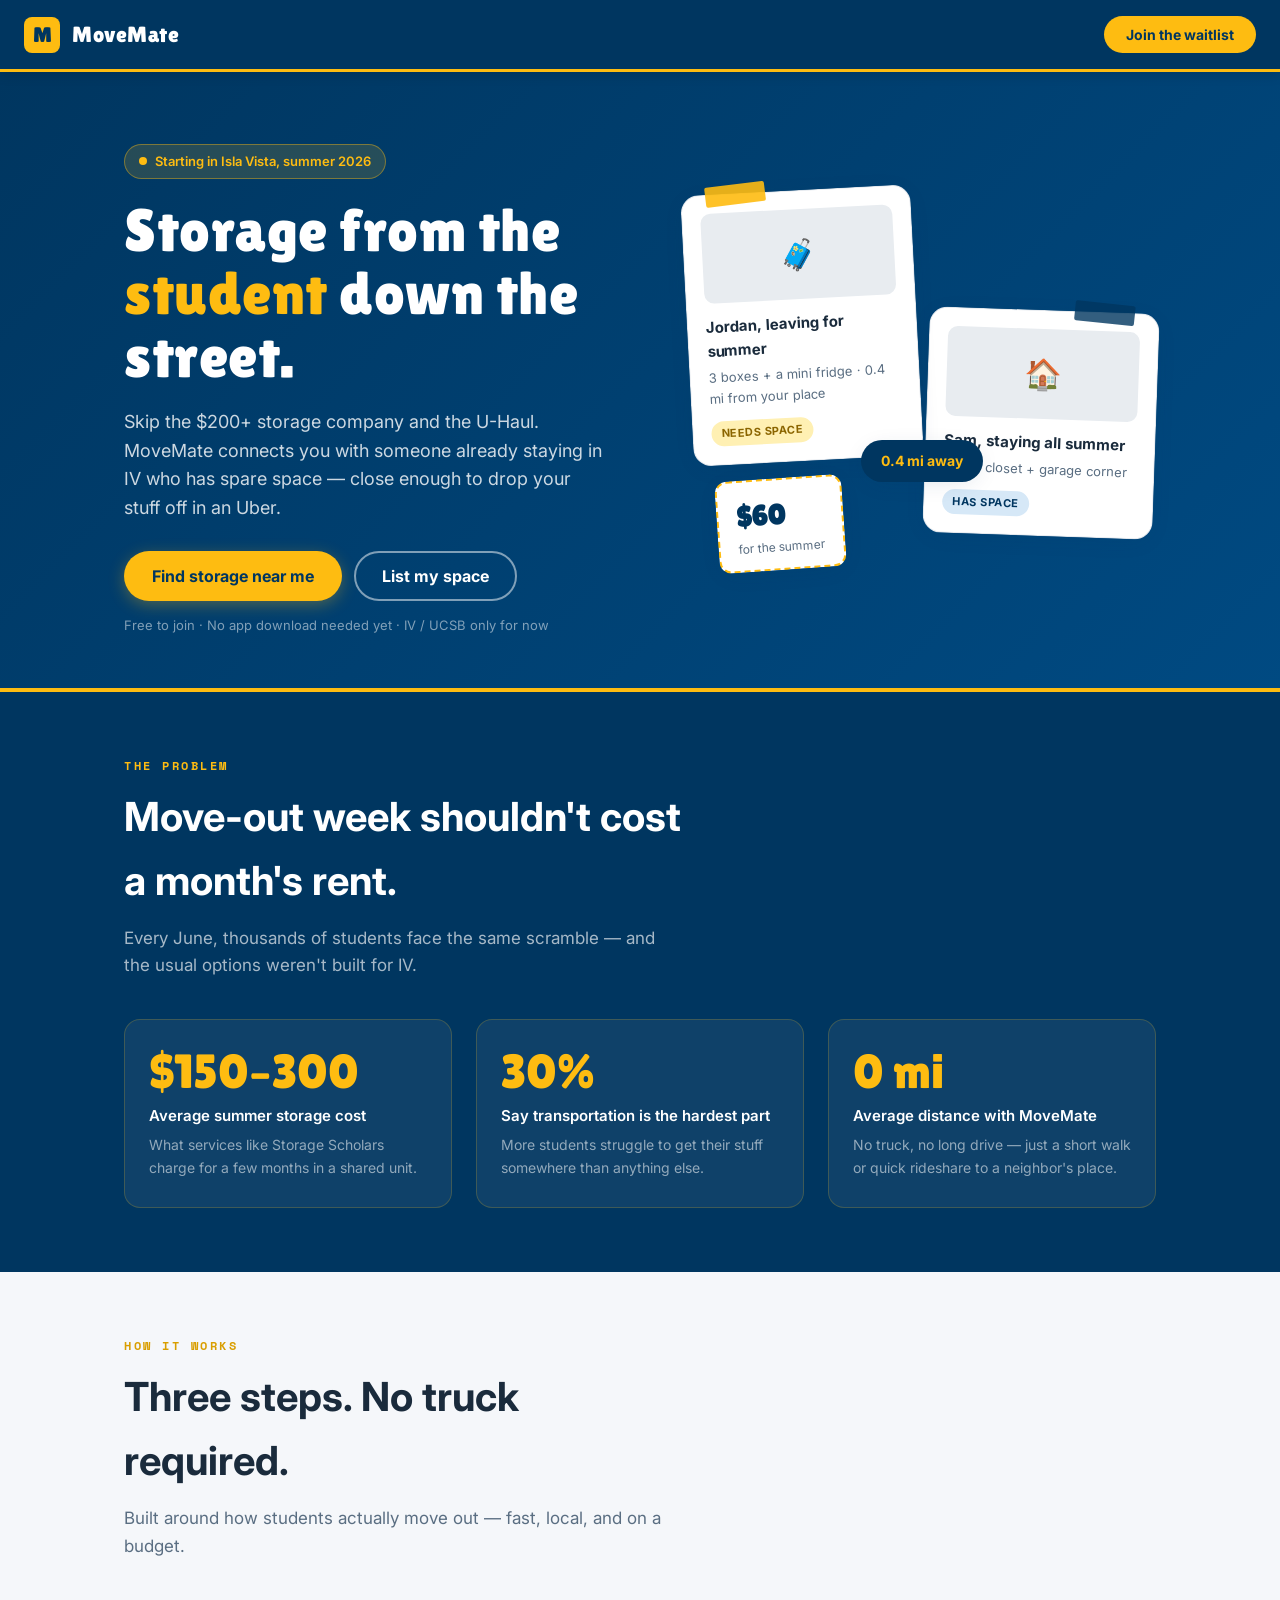
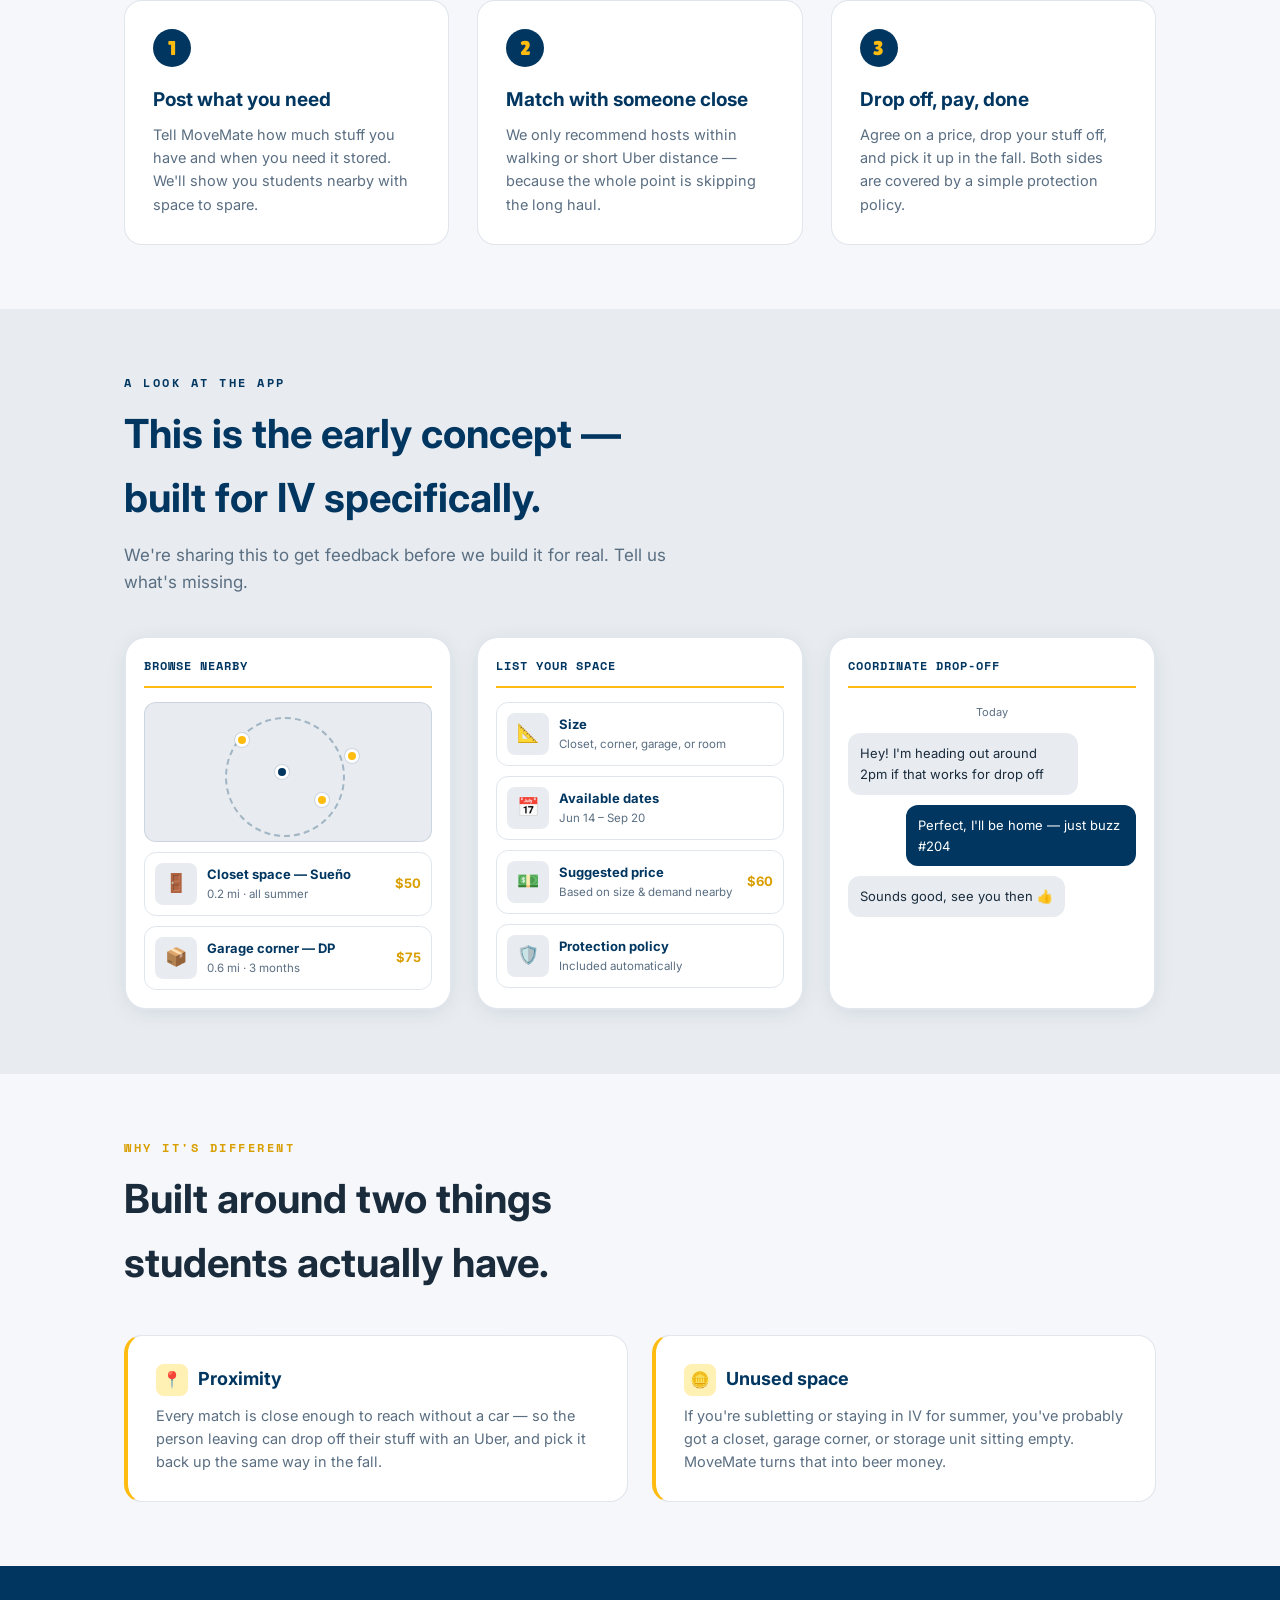
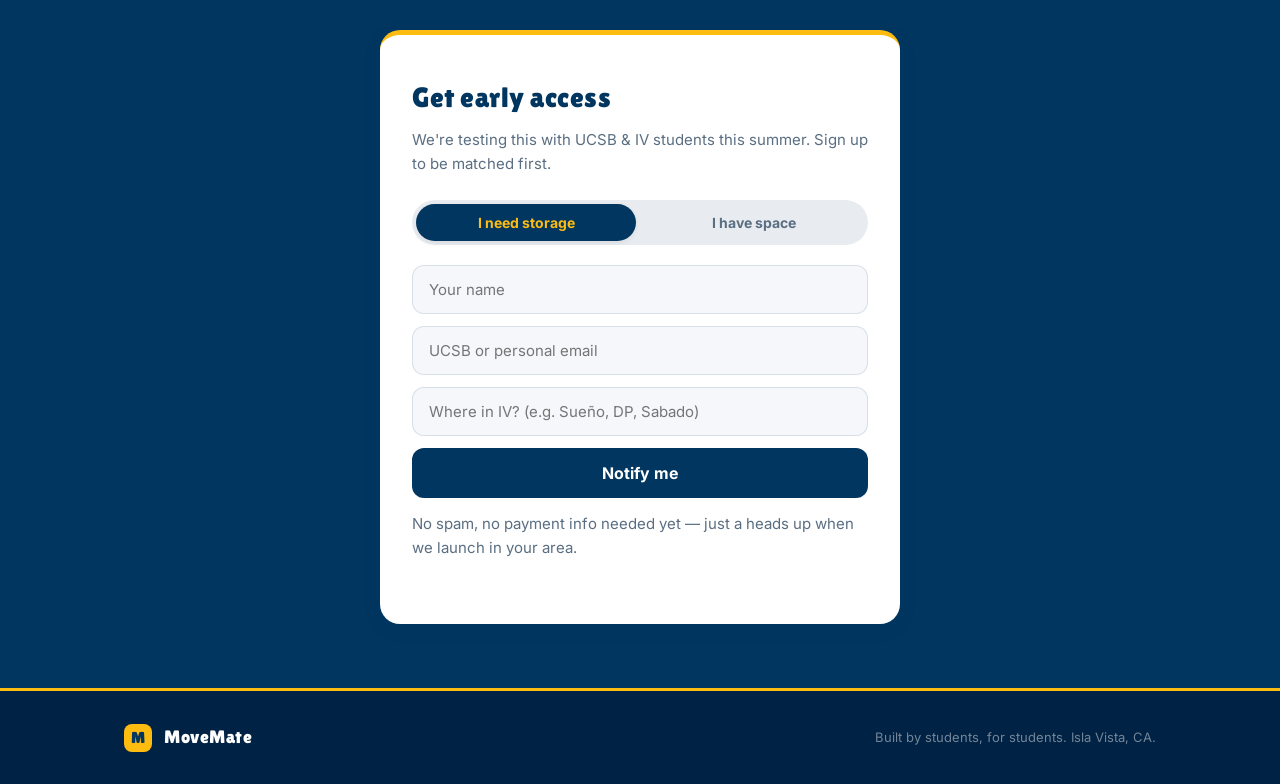
==== commit f5a2b95a: "Fix storage button link" ====
--- a/index.html
+++ b/index.html
@@ -28,7 +28,7 @@
       <h1 class="display">Storage from the <span class="accent">student</span> down the street.</h1>
       <p class="lead">Skip the $200+ storage company and the U-Haul. MoveMate connects you with someone already staying in IV who has spare space — close enough to drop your stuff off in an Uber.</p>
       <div class="hero-actions">
-        <button class="btn-primary" onclick="scrollToSignup()">Find storage near me</button>
+        <button class="btn-primary" onclick="window.location.href='pages/storage-request.html'">Find storage near me</button>
         <button class="btn-secondary" onclick="setRole('host'); scrollToSignup()">List my space</button>
       </div>
       <p class="hero-note">Free to join · No app download needed yet · IV / UCSB only for now</p>
--- a/css/styles.css
+++ b/css/styles.css
@@ -1,32 +1,23 @@
-
 /* ============================================
-   MOVEMATE â€” MAIN STYLESHEET
-   Structure:
-   1. Variables & Reset
-   2. Typography
-   3. Nav
-   4. Hero
-   5. Stats Section
-   6. How It Works
-   7. App Preview
-   8. Trust Section
-   9. Signup Form
-   10. Footer
-   11. Responsive
+   MOVEMATE â€” UCSB THEMED STYLESHEET
+   Colors: UCSB Navy #003660, Gold #FEBC11
 ============================================ */
 
 /* ---------- 1. VARIABLES & RESET ---------- */
 :root {
-  --cream: #FAF6EE;
-  --cream-2: #F1EADA;
-  --ink: #2A2622;
-  --ink-soft: #6B6359;
-  --tape: #D9542E;
-  --tape-dark: #A8401F;
-  --sage: #7A9B4E;
-  --sage-dark: #54702F;
-  --line: rgba(42, 38, 34, 0.12);
-  --paper-shadow: 0 1px 0 rgba(42, 38, 34, 0.06);
+  --navy: #003660;
+  --navy-dark: #002244;
+  --navy-soft: #004a82;
+  --gold: #FEBC11;
+  --gold-dark: #D99E00;
+  --gold-light: #FFF0B3;
+  --white: #FFFFFF;
+  --off-white: #F5F7FA;
+  --gray: #E8ECF0;
+  --ink: #1A2B3C;
+  --ink-soft: #5A6E82;
+  --line: rgba(0, 54, 96, 0.12);
+  --shadow: 0 4px 24px -8px rgba(0, 54, 96, 0.18);
 }
 
 * { margin: 0; padding: 0; box-sizing: border-box; }
@@ -34,234 +25,286 @@
 
 body {
   font-family: 'Inter', sans-serif;
-  background: var(--cream);
+  background: var(--off-white);
   color: var(--ink);
   line-height: 1.6;
   -webkit-font-smoothing: antialiased;
 }
 
-/* ---------- 2. TYPOGRAPHY ---------- */
 .display { font-family: 'Lilita One', sans-serif; font-weight: 400; letter-spacing: 0.5px; }
 .mono { font-family: 'Space Mono', monospace; }
 .wrap { max-width: 1080px; margin: 0 auto; padding: 0 24px; }
-
 h2 { font-size: clamp(28px, 4vw, 40px); margin-bottom: 12px; }
-
 section { padding: 64px 0; }
 
 .section-head { max-width: 560px; margin-bottom: 40px; }
 .section-head .label {
-  font-size: 13px; font-weight: 700; letter-spacing: 2px;
-  text-transform: uppercase; color: var(--tape); margin-bottom: 10px;
+  font-size: 12px; font-weight: 700; letter-spacing: 2.5px;
+  text-transform: uppercase; color: var(--gold-dark); margin-bottom: 10px;
   font-family: 'Space Mono', monospace;
 }
 .section-head p { color: var(--ink-soft); font-size: 17px; }
 
-/* ---------- 3. NAV ---------- */
+/* ---------- NAV ---------- */
 header {
   position: sticky; top: 0; z-index: 50;
-  background: var(--cream);
-  border-bottom: 1px solid var(--line);
-}
-.nav { display: flex; align-items: center; justify-content: space-between; padding: 18px 24px; }
-.logo { display: flex; align-items: center; gap: 10px; font-size: 24px; }
+  background: var(--navy);
+  border-bottom: 3px solid var(--gold);
+  box-shadow: 0 2px 12px rgba(0,0,0,0.15);
+}
+.nav { display: flex; align-items: center; justify-content: space-between; padding: 16px 24px; }
+.logo { display: flex; align-items: center; gap: 12px; font-size: 22px; color: var(--white); }
 .logo-mark {
-  width: 34px; height: 34px; background: var(--tape); border-radius: 8px;
-  display: flex; align-items: center; justify-content: center; color: #fff;
-  transform: rotate(-6deg);
-  font-family: 'Lilita One', sans-serif; font-size: 18px;
+  width: 36px; height: 36px; background: var(--gold); border-radius: 8px;
+  display: flex; align-items: center; justify-content: center;
+  color: var(--navy); font-family: 'Lilita One', sans-serif; font-size: 20px;
+  font-weight: 900;
 }
 .nav-cta {
-  background: var(--ink); color: var(--cream); border: none;
-  padding: 10px 20px; border-radius: 999px; font-weight: 600; font-size: 14px;
+  background: var(--gold); color: var(--navy); border: none;
+  padding: 10px 22px; border-radius: 999px; font-weight: 700; font-size: 14px;
   cursor: pointer; font-family: 'Inter', sans-serif;
-  transition: transform .15s ease;
-}
-.nav-cta:hover { transform: translateY(-1px); }
-
-/* ---------- 4. HERO ---------- */
-.hero { padding: 64px 0 40px; position: relative; overflow: hidden; }
+  transition: transform .15s ease, background .15s ease;
+}
+.nav-cta:hover { transform: translateY(-1px); background: var(--gold-dark); }
+
+/* ---------- HERO ---------- */
+.hero {
+  background: linear-gradient(135deg, var(--navy) 0%, var(--navy-soft) 100%);
+  padding: 72px 0 56px;
+  color: var(--white);
+  position: relative;
+  overflow: hidden;
+}
+.hero::after {
+  content: '';
+  position: absolute; bottom: 0; left: 0; right: 0; height: 4px;
+  background: var(--gold);
+}
 .hero-grid { display: grid; grid-template-columns: 1.1fr 1fr; gap: 48px; align-items: center; }
 
 .eyebrow {
   display: inline-flex; align-items: center; gap: 8px;
-  background: var(--cream-2); border: 1px solid var(--line);
+  background: rgba(254, 188, 17, 0.15); border: 1px solid rgba(254, 188, 17, 0.4);
   border-radius: 999px; padding: 6px 14px; font-size: 13px; font-weight: 600;
-  color: var(--sage-dark); margin-bottom: 20px;
-}
-.eyebrow .dot { width: 8px; height: 8px; border-radius: 50%; background: var(--sage); }
-
-h1 { font-size: clamp(40px, 6vw, 64px); line-height: 1.05; margin-bottom: 20px; }
-h1 .accent { color: var(--tape); }
-
-.hero p.lead { font-size: 19px; color: var(--ink-soft); max-width: 480px; margin-bottom: 28px; }
+  color: var(--gold); margin-bottom: 20px;
+}
+.eyebrow .dot { width: 8px; height: 8px; border-radius: 50%; background: var(--gold); }
+
+h1 { font-size: clamp(38px, 5.5vw, 60px); line-height: 1.05; margin-bottom: 20px; color: var(--white); }
+h1 .accent { color: var(--gold); }
+
+.hero p.lead { font-size: 18px; color: rgba(255,255,255,0.8); max-width: 480px; margin-bottom: 28px; }
 .hero-actions { display: flex; flex-wrap: wrap; gap: 12px; margin-bottom: 14px; }
 
 .btn-primary {
-  background: var(--tape); color: #fff; border: none;
+  background: var(--gold); color: var(--navy); border: none;
   padding: 15px 28px; border-radius: 999px; font-weight: 700; font-size: 16px;
-  cursor: pointer; box-shadow: var(--paper-shadow);
+  cursor: pointer; box-shadow: 0 4px 16px rgba(254,188,17,0.3);
   transition: transform .15s ease, background .15s ease;
   font-family: 'Inter', sans-serif;
 }
-.btn-primary:hover { transform: translateY(-2px); background: var(--tape-dark); }
+.btn-primary:hover { transform: translateY(-2px); background: var(--gold-dark); }
 
 .btn-secondary {
-  background: transparent; color: var(--ink); border: 2px solid var(--ink);
+  background: transparent; color: var(--white); border: 2px solid rgba(255,255,255,0.5);
   padding: 13px 26px; border-radius: 999px; font-weight: 700; font-size: 16px;
   cursor: pointer; font-family: 'Inter', sans-serif;
-  transition: background .15s ease;
-}
-.btn-secondary:hover { background: var(--cream-2); }
-.hero-note { font-size: 13px; color: var(--ink-soft); }
+  transition: all .15s ease;
+}
+.btn-secondary:hover { border-color: var(--white); background: rgba(255,255,255,0.1); }
+.hero-note { font-size: 13px; color: rgba(255,255,255,0.5); }
 
 /* Match Cards */
 .match-stage { position: relative; height: 420px; }
 .match-card {
-  position: absolute; width: 230px; background: #fff; border-radius: 18px;
+  position: absolute; width: 230px; background: var(--white); border-radius: 18px;
   border: 1px solid var(--line); padding: 18px;
-  box-shadow: 0 8px 24px -8px rgba(42, 38, 34, 0.18);
+  box-shadow: var(--shadow);
 }
 .match-card.you { top: 10px; left: 0; transform: rotate(-3deg); z-index: 2; }
 .match-card.host { top: 130px; right: 0; transform: rotate(2deg); z-index: 1; }
 .pin-tape {
   position: absolute; top: -10px; left: 24px; width: 60px; height: 20px;
-  background: rgba(217, 84, 46, 0.85); transform: rotate(-4deg); border-radius: 2px;
-}
-.match-card.host .pin-tape { background: rgba(122, 155, 78, 0.85); left: auto; right: 24px; transform: rotate(4deg); }
+  background: rgba(254, 188, 17, 0.9); transform: rotate(-4deg); border-radius: 2px;
+}
+.match-card.host .pin-tape { background: rgba(0, 54, 96, 0.8); left: auto; right: 24px; transform: rotate(4deg); }
 .card-photo {
   width: 100%; height: 90px; border-radius: 10px; margin-bottom: 12px;
-  background: var(--cream-2); display: flex; align-items: center; justify-content: center; font-size: 30px;
-}
-.card-title { font-weight: 700; font-size: 15px; margin-bottom: 4px; }
+  background: var(--gray); display: flex; align-items: center; justify-content: center; font-size: 30px;
+}
+.card-title { font-weight: 700; font-size: 15px; margin-bottom: 4px; color: var(--ink); }
 .card-sub { font-size: 13px; color: var(--ink-soft); margin-bottom: 10px; }
 .card-tag {
   display: inline-block; font-size: 11px; font-weight: 700; letter-spacing: 0.5px;
   padding: 4px 10px; border-radius: 999px; text-transform: uppercase;
 }
-.tag-need { background: #FBE6DD; color: var(--tape-dark); }
-.tag-have { background: #E6EFD9; color: var(--sage-dark); }
+.tag-need { background: #FFF0B3; color: #8B6500; }
+.tag-have { background: #D6E8F7; color: var(--navy); }
 
 .distance-badge {
   position: absolute; top: 260px; left: 50%; transform: translate(-50%, 0);
-  background: var(--ink); color: var(--cream); border-radius: 999px;
+  background: var(--navy); color: var(--gold); border-radius: 999px;
   padding: 10px 20px; font-size: 14px; font-weight: 700;
   display: flex; align-items: center; gap: 8px; z-index: 3;
-  box-shadow: 0 6px 16px -6px rgba(42, 38, 34, 0.4);
+  box-shadow: var(--shadow);
 }
 .distance-line {
   position: absolute; top: 200px; left: 50%; width: 1px; height: 120px;
-  border-left: 2px dashed var(--line); transform: translateX(-50%);
+  border-left: 2px dashed rgba(0,54,96,0.2); transform: translateX(-50%);
 }
 .price-tag {
   position: absolute; bottom: 30px; left: 30px;
-  background: var(--cream); border: 2px dashed var(--tape);
+  background: var(--white); border: 2px dashed var(--gold);
   border-radius: 12px; padding: 12px 18px; transform: rotate(-4deg); z-index: 3;
-}
-.price-tag .amt { font-size: 28px; font-weight: 700; color: var(--tape-dark); font-family: 'Lilita One', sans-serif; }
+  box-shadow: var(--shadow);
+}
+.price-tag .amt { font-size: 28px; font-weight: 700; color: var(--navy); font-family: 'Lilita One', sans-serif; }
 .price-tag .per { font-size: 12px; color: var(--ink-soft); }
 
-/* ---------- 5. STATS SECTION ---------- */
-.stats-section { background: var(--cream-2); border-top: 1px solid var(--line); border-bottom: 1px solid var(--line); }
+/* ---------- STATS SECTION ---------- */
+.stats-section { background: var(--navy); padding: 64px 0; }
+.stats-section .section-head .label { color: var(--gold); }
+.stats-section h2 { color: var(--white); }
+.stats-section .section-head p { color: rgba(255,255,255,0.65); }
 .stats-grid { display: grid; grid-template-columns: repeat(3, 1fr); gap: 24px; }
-.stat-card { background: #fff; border-radius: 16px; border: 1px solid var(--line); padding: 28px 24px; }
-.stat-num { font-family: 'Lilita One', sans-serif; font-size: 48px; color: var(--tape); line-height: 1; }
-.stat-label { font-size: 15px; font-weight: 600; margin-top: 8px; }
-.stat-desc { font-size: 14px; color: var(--ink-soft); margin-top: 6px; }
-
-/* ---------- 6. HOW IT WORKS ---------- */
+.stat-card {
+  background: rgba(255,255,255,0.06); border-radius: 16px;
+  border: 1px solid rgba(254,188,17,0.2); padding: 28px 24px;
+}
+.stat-num { font-family: 'Lilita One', sans-serif; font-size: 48px; color: var(--gold); line-height: 1; }
+.stat-label { font-size: 15px; font-weight: 600; margin-top: 8px; color: var(--white); }
+.stat-desc { font-size: 14px; color: rgba(255,255,255,0.55); margin-top: 6px; }
+
+/* ---------- HOW IT WORKS ---------- */
 .how-grid { display: grid; grid-template-columns: repeat(3, 1fr); gap: 28px; }
-.how-card { border: 1px solid var(--line); border-radius: 18px; padding: 28px; background: #fff; position: relative; }
+.how-card {
+  border: 1px solid var(--line); border-radius: 18px; padding: 28px;
+  background: var(--white); position: relative;
+  transition: transform .2s ease, box-shadow .2s ease;
+}
+.how-card:hover { transform: translateY(-4px); box-shadow: var(--shadow); }
 .how-num {
   font-family: 'Lilita One', sans-serif; font-size: 20px;
   width: 38px; height: 38px; border-radius: 50%;
-  background: var(--cream-2); display: flex; align-items: center; justify-content: center;
-  margin-bottom: 18px; color: var(--tape-dark);
-}
-.how-card h3 { font-size: 19px; margin-bottom: 8px; }
+  background: var(--navy); color: var(--gold);
+  display: flex; align-items: center; justify-content: center;
+  margin-bottom: 18px;
+}
+.how-card h3 { font-size: 19px; margin-bottom: 8px; color: var(--navy); }
 .how-card p { font-size: 14.5px; color: var(--ink-soft); }
 
-/* ---------- 7. APP PREVIEW ---------- */
-.preview-section { background: var(--ink); color: var(--cream); border-radius: 28px; margin: 0 24px; padding: 64px 0; }
-.preview-section .section-head .label { color: var(--sage); }
-.preview-section h2 { color: var(--cream); }
-.preview-section .section-head p { color: #C9C2B6; }
+/* ---------- APP PREVIEW ---------- */
+.preview-section { background: var(--gray); padding: 64px 0; }
+.preview-section .section-head .label { color: var(--navy); }
+.preview-section h2 { color: var(--navy); }
+.preview-section .section-head p { color: var(--ink-soft); }
 .phones { display: grid; grid-template-columns: repeat(3, 1fr); gap: 24px; margin-top: 8px; }
-.phone { background: #fff; color: var(--ink); border-radius: 22px; padding: 18px; border: 1px solid rgba(255, 255, 255, 0.08); }
-.phone-head { font-size: 12px; font-weight: 700; color: var(--ink-soft); text-transform: uppercase; letter-spacing: 1px; margin-bottom: 14px; font-family: 'Space Mono', monospace; }
+.phone {
+  background: var(--white); color: var(--ink); border-radius: 22px; padding: 18px;
+  border: 2px solid var(--line); box-shadow: var(--shadow);
+}
+.phone-head {
+  font-size: 12px; font-weight: 700; color: var(--navy); text-transform: uppercase;
+  letter-spacing: 1px; margin-bottom: 14px; font-family: 'Space Mono', monospace;
+  border-bottom: 2px solid var(--gold); padding-bottom: 10px;
+}
 .phone-screen { display: flex; flex-direction: column; gap: 10px; }
-.phone-listing { display: flex; gap: 10px; align-items: center; border: 1px solid var(--line); border-radius: 12px; padding: 10px; }
-.phone-listing .thumb { width: 42px; height: 42px; border-radius: 8px; background: var(--cream-2); display: flex; align-items: center; justify-content: center; font-size: 18px; flex-shrink: 0; }
+.phone-listing {
+  display: flex; gap: 10px; align-items: center; border: 1px solid var(--line);
+  border-radius: 12px; padding: 10px;
+}
+.phone-listing .thumb {
+  width: 42px; height: 42px; border-radius: 8px; background: var(--gray);
+  display: flex; align-items: center; justify-content: center; font-size: 18px; flex-shrink: 0;
+}
 .phone-listing .meta { flex: 1; }
-.phone-listing .meta .t { font-size: 13px; font-weight: 700; }
+.phone-listing .meta .t { font-size: 13px; font-weight: 700; color: var(--navy); }
 .phone-listing .meta .s { font-size: 11.5px; color: var(--ink-soft); }
-.phone-listing .px { font-size: 13px; font-weight: 700; color: var(--sage-dark); }
-.map-mock { height: 140px; background: var(--cream-2); border-radius: 12px; position: relative; overflow: hidden; border: 1px solid var(--line); }
-.map-mock .pin { position: absolute; width: 14px; height: 14px; border-radius: 50%; border: 3px solid #fff; box-shadow: 0 0 0 1px var(--line); }
-.map-mock .pin.me { background: var(--tape); top: 62px; left: 130px; }
-.map-mock .pin.a { background: var(--sage); top: 30px; left: 90px; }
-.map-mock .pin.b { background: var(--sage); top: 90px; left: 170px; }
-.map-mock .pin.c { background: var(--sage); top: 46px; left: 200px; }
-.map-mock .radius { position: absolute; width: 120px; height: 120px; border: 2px dashed var(--ink-soft); border-radius: 50%; top: 14px; left: 80px; opacity: 0.4; }
+.phone-listing .px { font-size: 13px; font-weight: 700; color: var(--gold-dark); }
+.map-mock {
+  height: 140px; background: var(--gray); border-radius: 12px;
+  position: relative; overflow: hidden; border: 1px solid var(--line);
+}
+.map-mock .pin {
+  position: absolute; width: 14px; height: 14px; border-radius: 50%;
+  border: 3px solid var(--white); box-shadow: 0 0 0 1px var(--line);
+}
+.map-mock .pin.me { background: var(--navy); top: 62px; left: 130px; }
+.map-mock .pin.a { background: var(--gold); top: 30px; left: 90px; }
+.map-mock .pin.b { background: var(--gold); top: 90px; left: 170px; }
+.map-mock .pin.c { background: var(--gold); top: 46px; left: 200px; }
+.map-mock .radius {
+  position: absolute; width: 120px; height: 120px; border: 2px dashed var(--navy);
+  border-radius: 50%; top: 14px; left: 80px; opacity: 0.3;
+}
 .chat-bubble { border-radius: 12px; padding: 10px 12px; font-size: 13px; max-width: 80%; }
-.chat-bubble.them { background: var(--cream-2); align-self: flex-start; }
-.chat-bubble.me { background: var(--sage); color: #fff; align-self: flex-end; }
+.chat-bubble.them { background: var(--gray); align-self: flex-start; color: var(--ink); }
+.chat-bubble.me { background: var(--navy); color: var(--white); align-self: flex-end; }
 .chat-time { font-size: 11px; color: var(--ink-soft); margin: 2px 0; }
 
-/* ---------- 8. TRUST SECTION ---------- */
+/* ---------- TRUST SECTION ---------- */
 .trust-grid { display: grid; grid-template-columns: repeat(2, 1fr); gap: 24px; }
-.trust-card { border: 1px solid var(--line); border-radius: 18px; padding: 28px; background: #fff; }
-.trust-card h3 { font-size: 18px; margin-bottom: 8px; display: flex; align-items: center; gap: 10px; }
-.trust-icon { width: 32px; height: 32px; border-radius: 8px; background: var(--cream-2); display: flex; align-items: center; justify-content: center; font-size: 16px; }
+.trust-card {
+  border: 1px solid var(--line); border-radius: 18px; padding: 28px; background: var(--white);
+  border-left: 4px solid var(--gold);
+}
+.trust-card h3 { font-size: 18px; margin-bottom: 8px; display: flex; align-items: center; gap: 10px; color: var(--navy); }
+.trust-icon {
+  width: 32px; height: 32px; border-radius: 8px; background: var(--gold-light);
+  display: flex; align-items: center; justify-content: center; font-size: 16px;
+}
 .trust-card p { font-size: 14.5px; color: var(--ink-soft); }
 
-/* ---------- 9. SIGNUP FORM ---------- */
-.signup-section { text-align: center; }
+/* ---------- SIGNUP FORM ---------- */
+.signup-section { background: var(--navy); padding: 64px 0; }
 .signup-card {
-  max-width: 520px; margin: 0 auto; background: #fff; border: 1px solid var(--line);
+  max-width: 520px; margin: 0 auto; background: var(--white);
   border-radius: 20px; padding: 40px 32px; position: relative;
-}
-.signup-card .pin-tape-top {
-  position: absolute; top: -12px; left: 50%; transform: translateX(-50%) rotate(-2deg);
-  width: 80px; height: 24px; background: var(--tape); border-radius: 2px; opacity: 0.9;
-}
-.signup-card h2 { font-size: 28px; margin-bottom: 8px; }
+  border-top: 5px solid var(--gold); box-shadow: var(--shadow);
+}
+.signup-card h2 { font-size: 28px; margin-bottom: 8px; color: var(--navy); }
 .signup-card p { color: var(--ink-soft); font-size: 15px; margin-bottom: 24px; }
-.role-toggle { display: flex; gap: 8px; background: var(--cream-2); border-radius: 999px; padding: 4px; margin-bottom: 20px; }
+.role-toggle {
+  display: flex; gap: 8px; background: var(--gray); border-radius: 999px;
+  padding: 4px; margin-bottom: 20px;
+}
 .role-btn {
   flex: 1; border: none; background: transparent; padding: 10px 16px; border-radius: 999px;
   font-weight: 700; font-size: 14px; cursor: pointer; font-family: 'Inter', sans-serif;
   color: var(--ink-soft); transition: all .15s ease;
 }
-.role-btn.active { background: #fff; color: var(--ink); box-shadow: 0 2px 8px -4px rgba(0, 0, 0, 0.15); }
+.role-btn.active { background: var(--navy); color: var(--gold); box-shadow: 0 2px 8px -4px rgba(0,0,0,0.2); }
 .signup-form { display: flex; flex-direction: column; gap: 12px; }
 .signup-form input {
-  width: 100%; padding: 14px 16px; border-radius: 12px; border: 1px solid var(--line);
-  font-size: 15px; font-family: 'Inter', sans-serif; background: var(--cream);
-}
-.signup-form input:focus { outline: 2px solid var(--tape); outline-offset: 1px; }
+  width: 100%; padding: 14px 16px; border-radius: 12px; border: 1.5px solid var(--line);
+  font-size: 15px; font-family: 'Inter', sans-serif; background: var(--off-white);
+  color: var(--ink);
+}
+.signup-form input:focus { outline: 2px solid var(--gold); outline-offset: 1px; border-color: var(--gold); }
 .signup-form button {
-  background: var(--tape); color: #fff; border: none; padding: 15px; border-radius: 12px;
+  background: var(--navy); color: var(--white); border: none; padding: 15px; border-radius: 12px;
   font-weight: 700; font-size: 16px; cursor: pointer; font-family: 'Inter', sans-serif;
   transition: background .15s ease;
 }
-.signup-form button:hover { background: var(--tape-dark); }
+.signup-form button:hover { background: var(--navy-dark); }
 .form-note { font-size: 12.5px; color: var(--ink-soft); margin-top: 14px; }
 .form-success { display: none; text-align: center; padding: 20px 0; }
 .form-success.show { display: block; }
 .form-success .check {
-  width: 56px; height: 56px; border-radius: 50%; background: var(--cream-2);
+  width: 56px; height: 56px; border-radius: 50%; background: var(--gold-light);
   display: flex; align-items: center; justify-content: center; font-size: 28px;
-  margin: 0 auto 16px; color: var(--sage-dark);
-}
-
-/* ---------- 10. FOOTER ---------- */
-footer { border-top: 1px solid var(--line); padding: 32px 0; margin-top: 40px; }
+  margin: 0 auto 16px; color: var(--navy);
+}
+.form-success h2 { color: var(--navy); }
+
+/* ---------- FOOTER ---------- */
+footer { background: var(--navy-dark); border-top: 3px solid var(--gold); padding: 32px 0; }
 .footer-row { display: flex; justify-content: space-between; align-items: center; flex-wrap: wrap; gap: 16px; }
-footer .logo { font-size: 18px; }
-footer .foot-note { font-size: 13px; color: var(--ink-soft); }
-
-/* ---------- 11. RESPONSIVE ---------- */
+footer .logo { font-size: 18px; color: var(--white); }
+footer .foot-note { font-size: 13px; color: rgba(255,255,255,0.45); }
+
+/* ---------- RESPONSIVE ---------- */
 @media (max-width: 840px) {
   .hero-grid { grid-template-columns: 1fr; }
   .match-stage { height: 340px; }
@@ -269,6 +312,4 @@
   .match-card.you { left: 0; }
   .match-card.host { right: 0; }
   .stats-grid, .how-grid, .phones, .trust-grid { grid-template-columns: 1fr; }
-  .preview-section { margin: 0 16px; border-radius: 20px; padding: 48px 0; }
-}
-
+}
